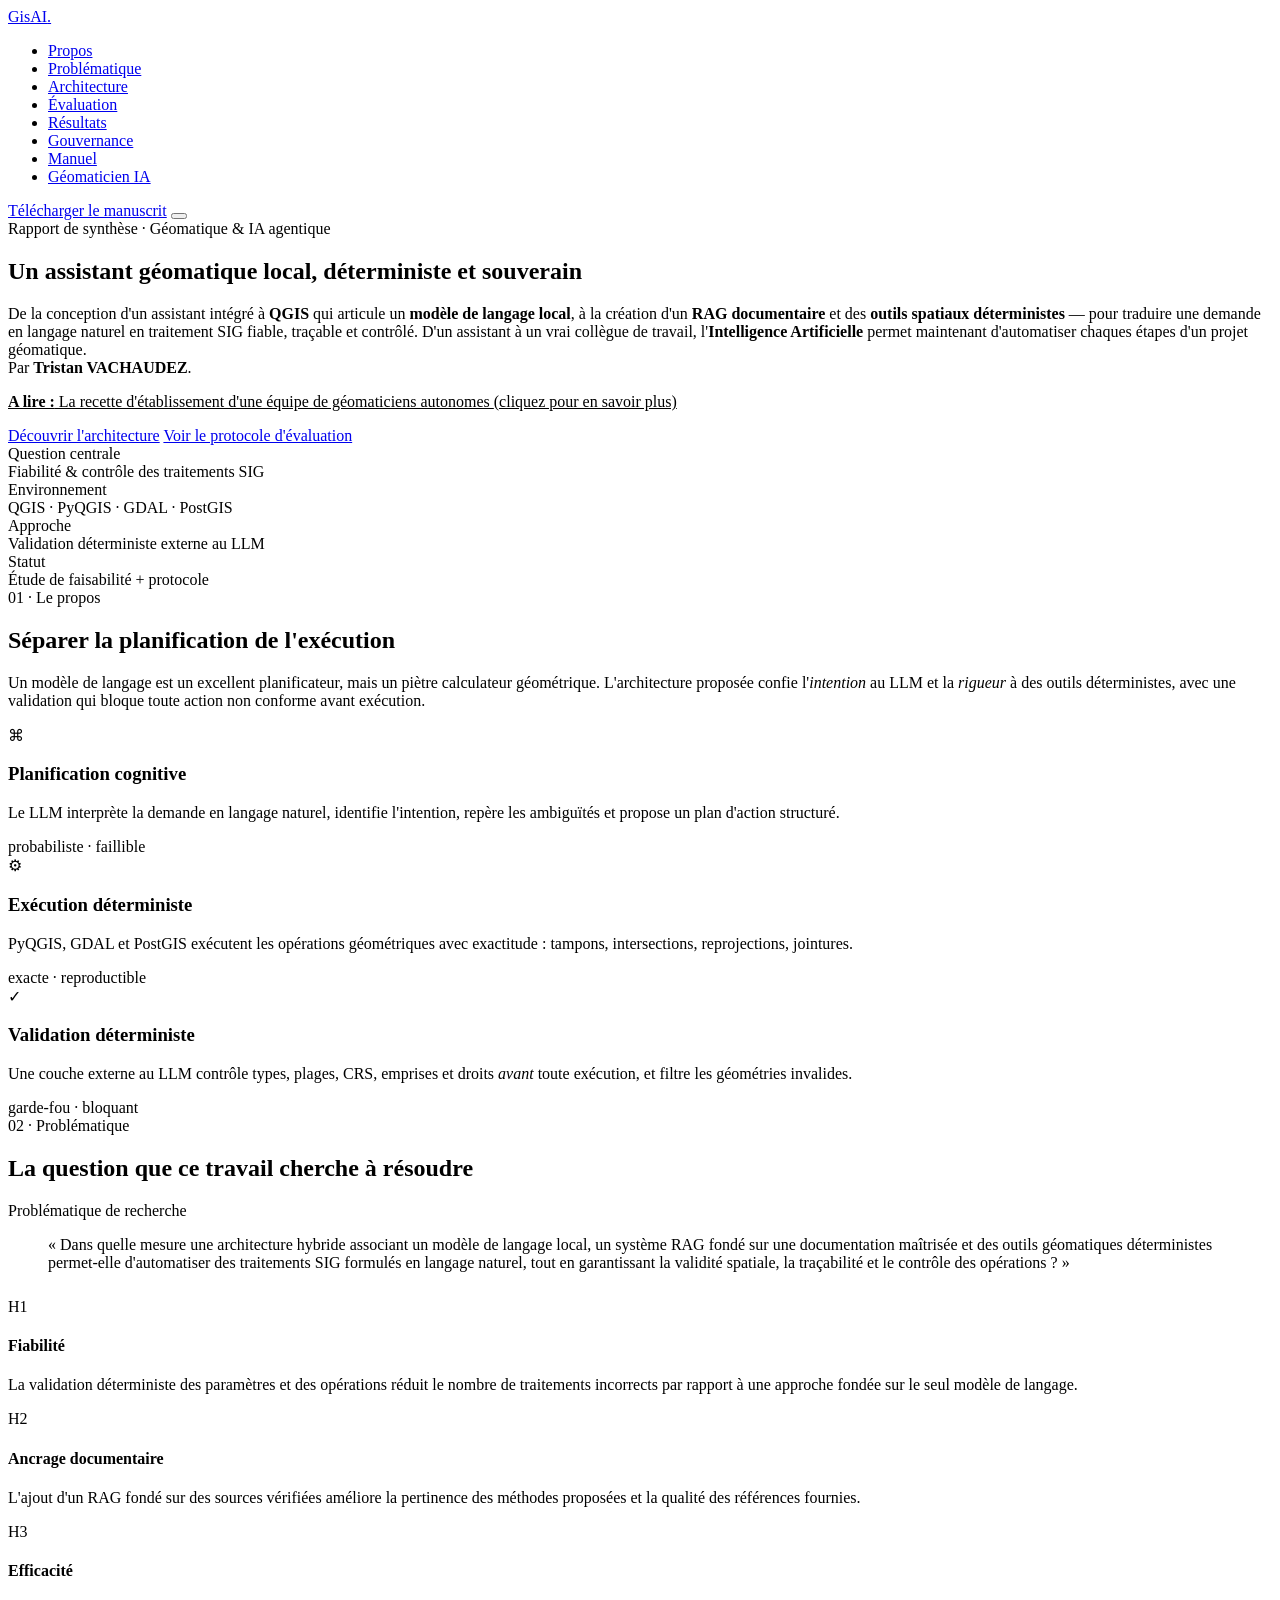
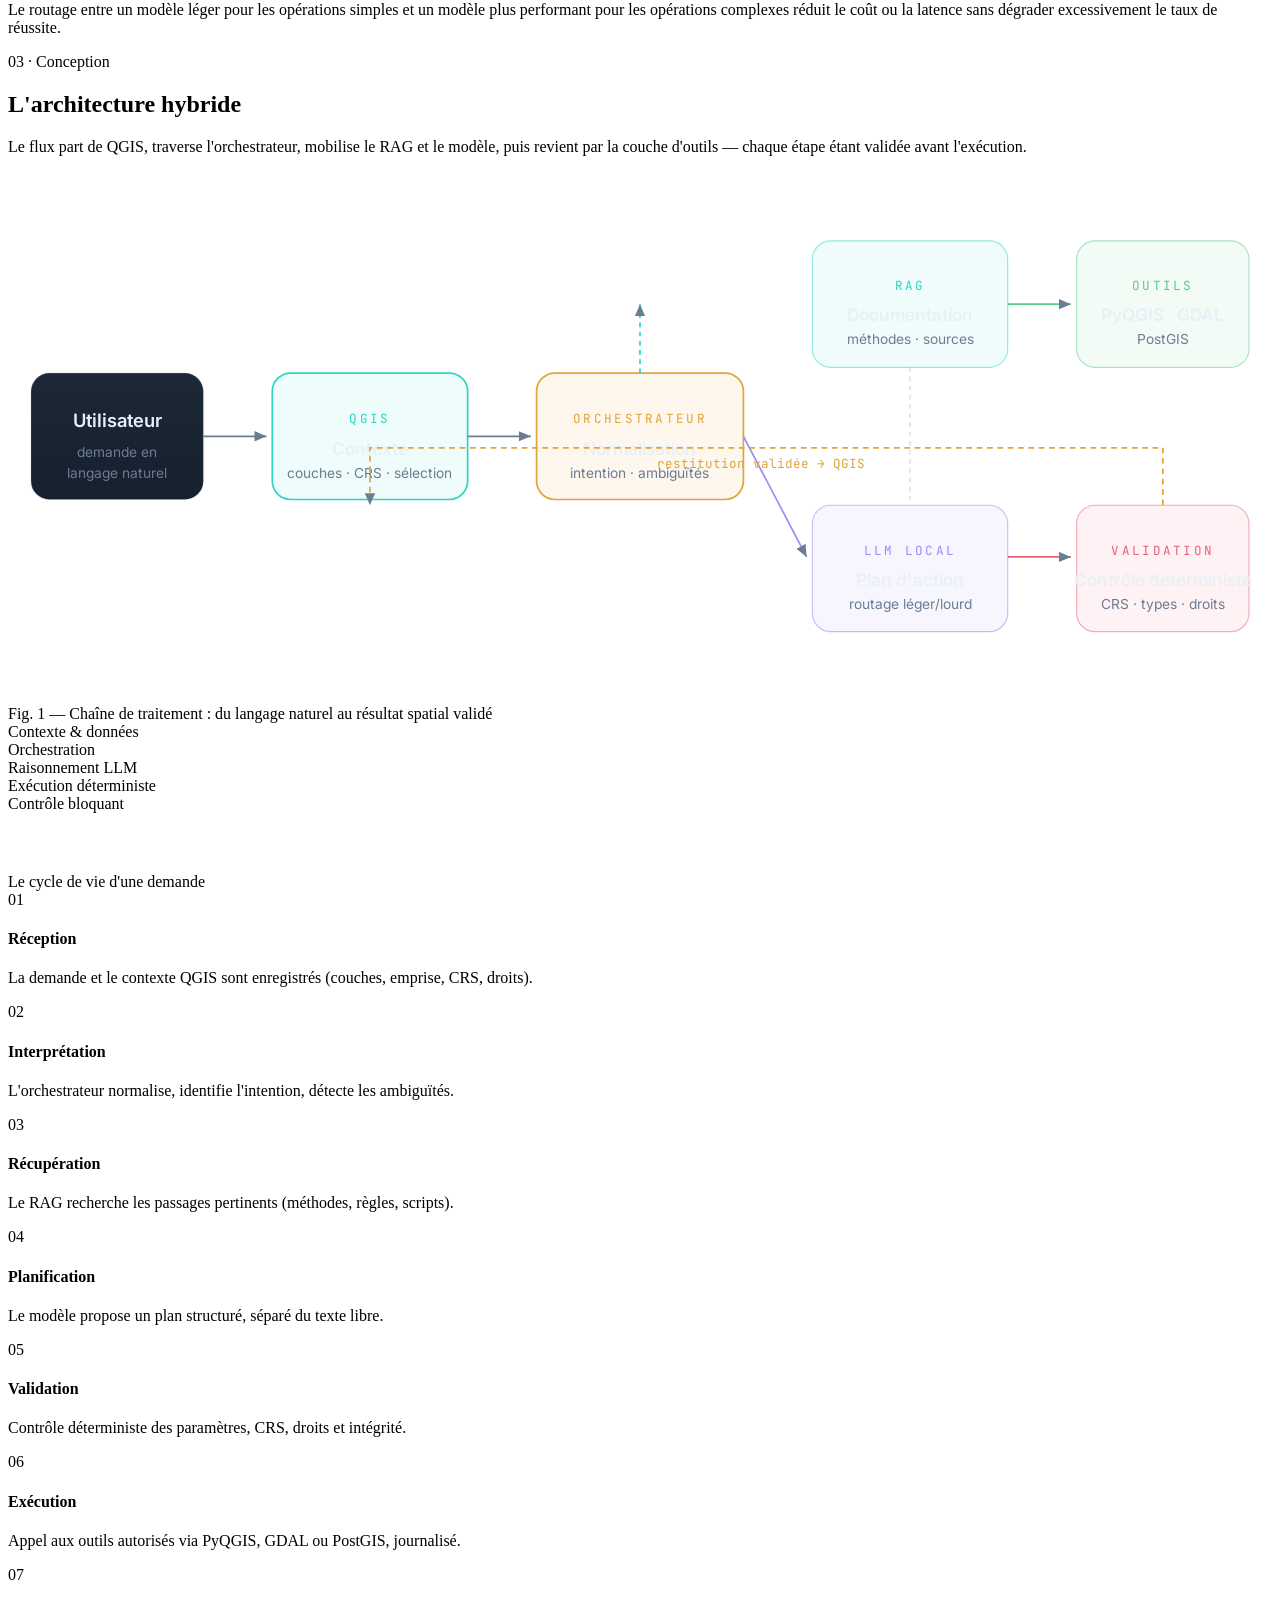
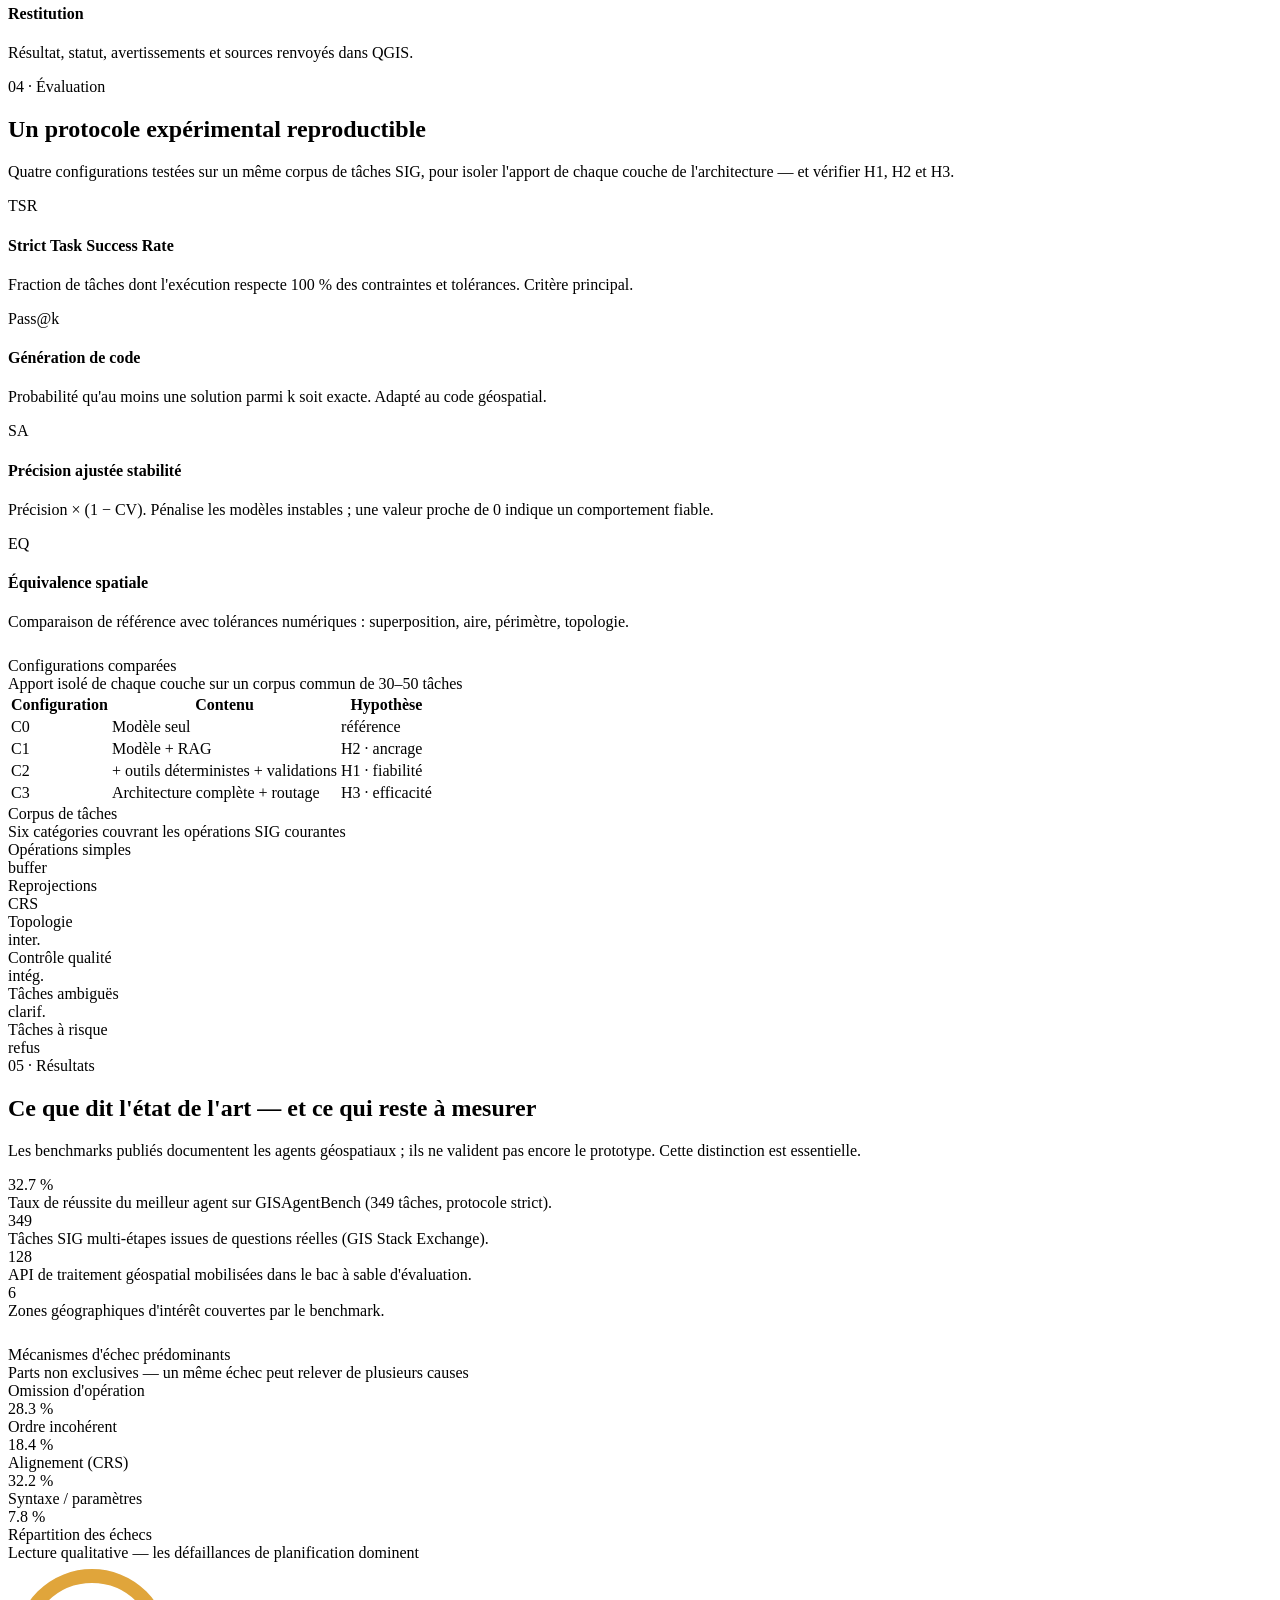
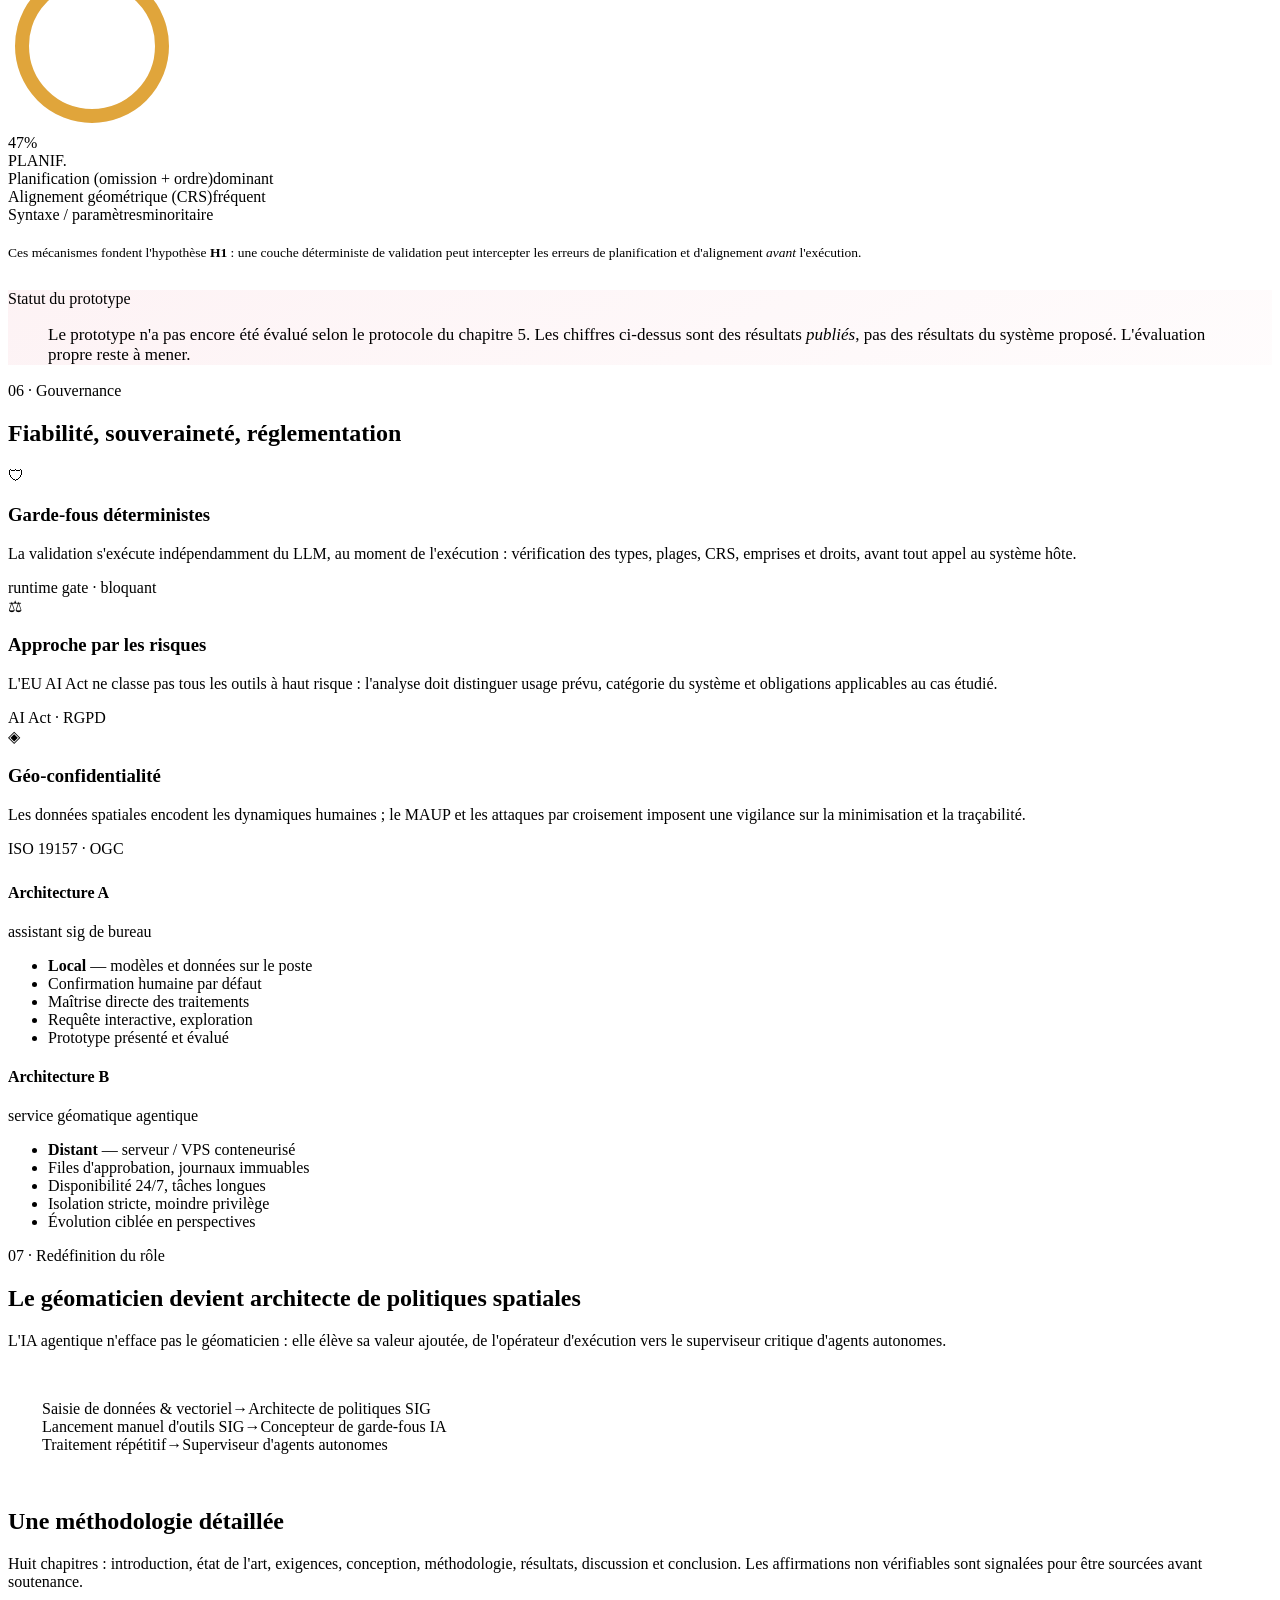
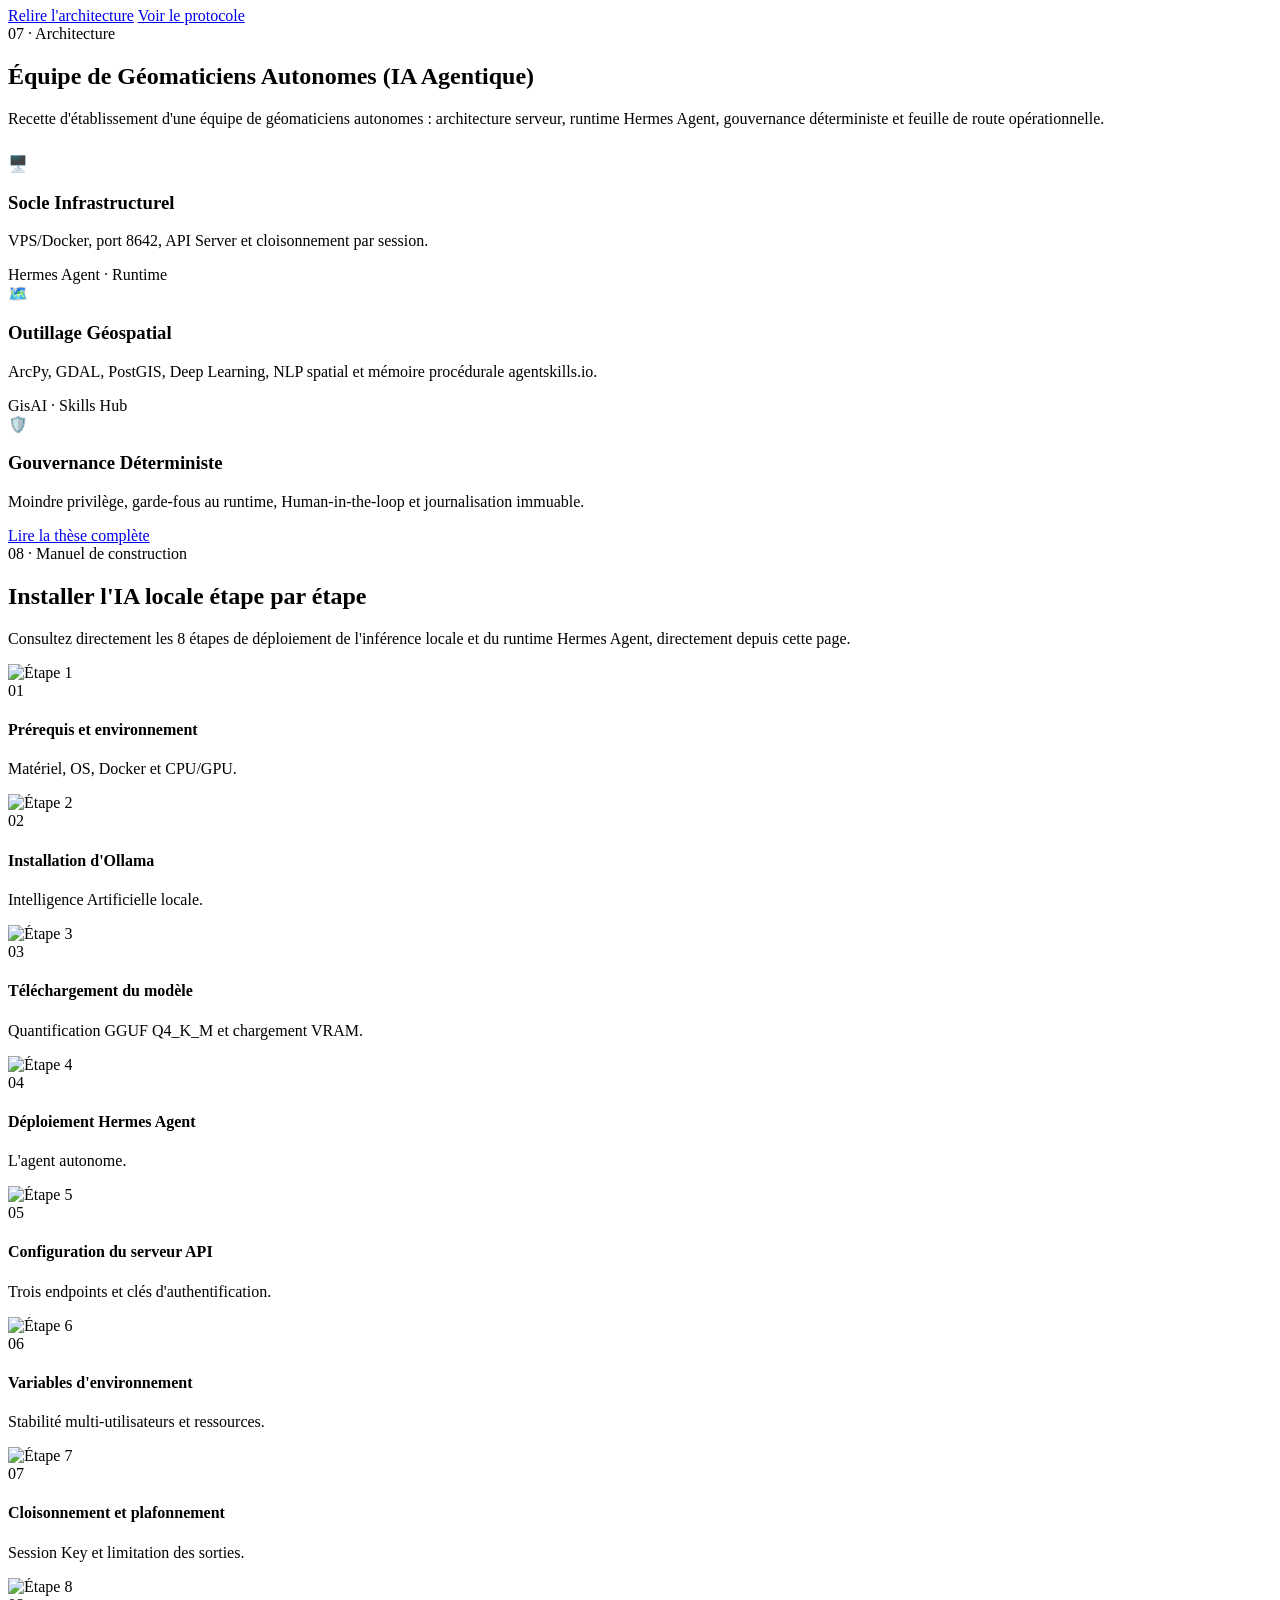
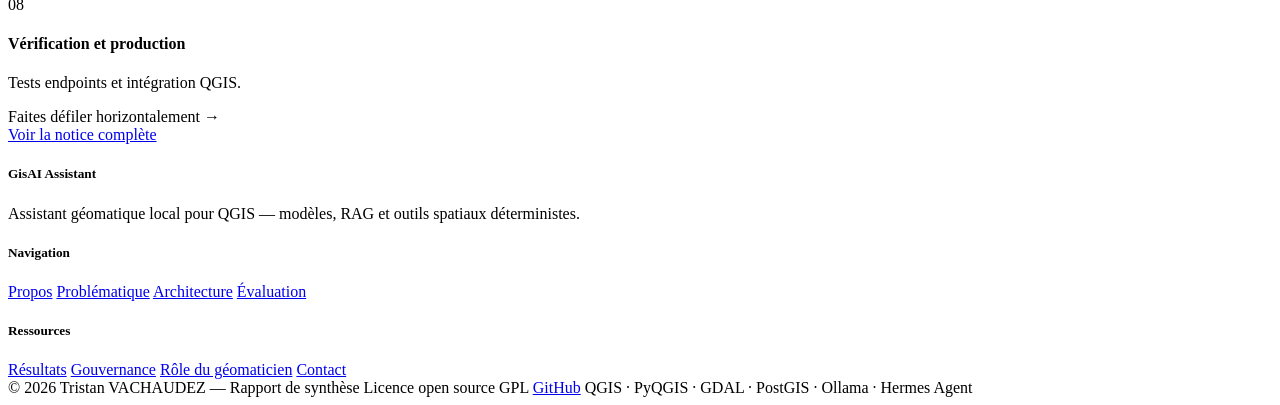
==== index.html @ 0b87e48f "Update index.html" ====
<!DOCTYPE html>
<html lang="fr">
<head>
  <meta charset="UTF-8" />
  <meta name="viewport" content="width=device-width, initial-scale=1.0" />
  <title>GisAI Assistant — Assistant géomatique local pour QGIS</title>
  <meta name="description" content="De la conception d'un assistant géomatique local pour QGIS : articulation d'un modèle de langage, d'un RAG documentaire et d'outils spatiaux déterministes. Étude de faisabilité et protocole d'évaluation." />
  <link rel="icon" href="data:image/svg+xml,<svg xmlns='http://www.w3.org/2000/svg' viewBox='0 0 100 100'><rect width='100' height='100' rx='22' fill='%23000000'/><text x='50' y='66' font-size='52' text-anchor='middle' font-family='monospace' font-weight='bold' fill='%23FFFFFF'>G</text></svg>" />
  <link rel="preconnect" href="https://fonts.googleapis.com">
  <link rel="preconnect" href="https://fonts.gstatic.com" crossorigin>
  <link href="https://fonts.googleapis.com/css2?family=Inter:wght@300;400;500;600;700&family=JetBrains+Mono:wght@400;500;700&display=swap" rel="stylesheet">
  <link rel="stylesheet" href="css/style.css" />
</head>
<body>

  <!-- ===================== NAV ===================== -->
  <header class="nav">
    <div class="wrap nav-in">
      <a href="#top" class="brand">
        <div>GisAI<span>.</span></div>
      </a>
      <ul class="nav-links">
        <li><a href="#propos">Propos</a></li>
        <li><a href="#problematique">Problématique</a></li>
        <li><a href="#architecture">Architecture</a></li>
        <li><a href="#evaluation">Évaluation</a></li>
        <li><a href="#resultats">Résultats</a></li>
        <li><a href="#gouvernance">Gouvernance</a></li>
        <li><a href="manuel.html">Manuel</a></li>
        <li><a href="agentic-team.html">Géomaticien IA</a></li>
      </ul>
      <div class="nav-right">
        <a href="https://raw.githubusercontent.com/Tristan14123/gisAI/main/rapport_geomatique_ia_v4.docx.pdf" download="rapport_geomatique_ia_v4.docx.pdf" target="_blank" rel="noopener noreferrer" class="btn btn-primary btn-sm">Télécharger le manuscrit</a>
        <button class="burger" aria-label="Menu"><span></span><span></span><span></span></button>
      </div>
    </div>
  </header>

  <!-- ===================== HERO ===================== -->
  <section class="hero" id="top">
    <div class="hero-grid-bg"></div>
    <div class="wrap hero-inner">
      <span class="eyebrow"><span class="dot"></span>Rapport de synthèse · Géomatique &amp; IA agentique</span>
      <h1>Un assistant géomatique <span class="a">local</span>, <span class="t">déterministe</span> et souverain</h1>
      <p class="lead">
        De la conception d'un assistant intégré à <strong>QGIS</strong> qui articule un
        <strong>modèle de langage local</strong>, à la création d'un <strong>RAG documentaire</strong> et des
        <strong>outils spatiaux déterministes</strong> — pour traduire une demande en langage
        naturel en traitement SIG fiable, traçable et contrôlé. D'un assistant à un vrai collègue de travail, l'<strong>Intelligence Artificielle</strong> permet maintenant d'automatiser chaques étapes d'un projet géomatique.<br>
        Par <strong>Tristan VACHAUDEZ</strong>.
        </p>
        <p style="margin-top: 1em; color: var(--text-4);">
          <a href="agentic-team.html" style="text-decoration: underline; color: var(--link);"><strong>A lire :</strong> La recette d'établissement d'une équipe de géomaticiens autonomes <span class="sr-only">(cliquez pour en savoir plus)</span></a>
        </p>
      
      <div class="hero-cta">
        <a href="#architecture" class="btn btn-primary">Découvrir l'architecture</a>
        <a href="#evaluation" class="btn btn-ghost">Voir le protocole d'évaluation</a>
      </div>
      <div class="hero-meta">
        <div class="m"><div class="k">Question centrale</div><div class="v">Fiabilité &amp; contrôle des traitements SIG</div></div>
        <div class="m"><div class="k">Environnement</div><div class="v">QGIS · PyQGIS · GDAL · PostGIS</div></div>
        <div class="m"><div class="k">Approche</div><div class="v">Validation déterministe externe au LLM</div></div>
        <div class="m"><div class="k">Statut</div><div class="v">Étude de faisabilité + protocole</div></div>
      </div>
    </div>
  </section>
 
  <!-- ===================== PROPOS ===================== -->
  <section class="section" id="propos">
    <div class="wrap">
      <div class="sec-head reveal">
        
        <div class="sec-label">01 · Le propos</div>
        <h2 class="sec-title">Séparer la planification de l'exécution</h2>
        <p class="sec-desc">
          Un modèle de langage est un excellent planificateur, mais un piètre calculateur
          géométrique. L'architecture proposée confie l'<em>intention</em> au LLM et la
          <em>rigueur</em> à des outils déterministes, avec une validation qui bloque toute
          action non conforme avant exécution.
        </p>
      </div>

      <div class="grid g3">
        <div class="card reveal">
          <div class="ico">⌘</div>
          <h3>Planification cognitive</h3>
          <p>Le LLM interprète la demande en langage naturel, identifie l'intention, repère les ambiguïtés et propose un plan d'action structuré.</p>
          <span class="tag">probabiliste · faillible</span>
        </div>
        <div class="card reveal">
          <div class="ico">⚙</div>
          <h3>Exécution déterministe</h3>
          <p>PyQGIS, GDAL et PostGIS exécutent les opérations géométriques avec exactitude : tampons, intersections, reprojections, jointures.</p>
          <span class="tag">exacte · reproductible</span>
        </div>
        <div class="card reveal">
          <div class="ico">✓</div>
          <h3>Validation déterministe</h3>
          <p>Une couche externe au LLM contrôle types, plages, CRS, emprises et droits <em>avant</em> toute exécution, et filtre les géométries invalides.</p>
          <span class="tag">garde-fou · bloquant</span>
        </div>
      </div>
    </div>
  </section>

  <!-- ===================== PROBLEMATIQUE ===================== -->
  <section class="section" id="problematique">
    <div class="wrap">
      <div class="sec-head reveal">
        <div class="sec-label">02 · Problématique</div>
        <h2 class="sec-title">La question que ce travail cherche à résoudre</h2>
      </div>

      <div class="problem reveal">
        <div class="plabel">Problématique de recherche</div>
        <blockquote>
          « Dans quelle mesure une architecture hybride associant un modèle de langage local,
          un système RAG fondé sur une documentation maîtrisée et des outils géomatiques
          déterministes permet-elle d'automatiser des traitements SIG formulés en langage
          naturel, tout en garantissant la <span style="color:var(--amber)">validité spatiale</span>,
          la <span style="color:var(--amber)">traçabilité</span> et le
          <span style="color:var(--amber)">contrôle</span> des opérations ? »
        </blockquote>
      </div>

      <div class="grid g3" style="margin-top:26px;">
        <div class="hypo h1 reveal">
          <span class="badge">H1</span>
          <div><h4>Fiabilité</h4><p>La validation déterministe des paramètres et des opérations réduit le nombre de traitements incorrects par rapport à une approche fondée sur le seul modèle de langage.</p></div>
        </div>
        <div class="hypo h2 reveal">
          <span class="badge">H2</span>
          <div><h4>Ancrage documentaire</h4><p>L'ajout d'un RAG fondé sur des sources vérifiées améliore la pertinence des méthodes proposées et la qualité des références fournies.</p></div>
        </div>
        <div class="hypo h3 reveal">
          <span class="badge">H3</span>
          <div><h4>Efficacité</h4><p>Le routage entre un modèle léger pour les opérations simples et un modèle plus performant pour les opérations complexes réduit le coût ou la latence sans dégrader excessivement le taux de réussite.</p></div>
        </div>
      </div>
    </div>
  </section>

  <!-- ===================== ARCHITECTURE ===================== -->
  <section class="section" id="architecture">
    <div class="wrap">
      <div class="sec-head reveal">
        <div class="sec-label">03 · Conception</div>
        <h2 class="sec-title">L'architecture hybride</h2>
        <p class="sec-desc">
          Le flux part de QGIS, traverse l'orchestrateur, mobilise le RAG et le modèle, puis
          revient par la couche d'outils — chaque étape étant validée avant l'exécution.
        </p>
      </div>

      <!-- Diagramme SVG -->
      <div class="arch reveal">
        <svg viewBox="0 0 1100 460" xmlns="http://www.w3.org/2000/svg" role="img" aria-label="Diagramme d'architecture du GisAI Assistant">
          <defs>
            <linearGradient id="gAmber" x1="0" y1="0" x2="1" y2="1">
              <stop offset="0%" stop-color="#F0BC5E"/><stop offset="100%" stop-color="#E0A53B"/>
            </linearGradient>
            <linearGradient id="gTeal" x1="0" y1="0" x2="1" y2="1">
              <stop offset="0%" stop-color="#2FD4C4"/><stop offset="100%" stop-color="#1FA89A"/>
            </linearGradient>
            <linearGradient id="gViolet" x1="0" y1="0" x2="1" y2="1">
              <stop offset="0%" stop-color="#9C8CF5"/><stop offset="100%" stop-color="#7B6BE0"/>
            </linearGradient>
            <linearGradient id="gPanel" x1="0" y1="0" x2="0" y2="1">
              <stop offset="0%" stop-color="#1C2837"/><stop offset="100%" stop-color="#16202E"/>
            </linearGradient>
            <marker id="arrow" markerWidth="10" markerHeight="10" refX="7" refY="3" orient="auto">
              <path d="M0,0 L7,3 L0,6 Z" fill="#6B7D92"/>
            </marker>
          </defs>

          <!-- boîtes -->
          <g class="flow-node" id="n-user">
            <rect x="20" y="175" width="150" height="110" rx="16" fill="url(#gPanel)" stroke="rgba(148,176,210,.22)"/>
            <text x="95" y="222" text-anchor="middle" fill="#E8EFF7" font-size="16" font-weight="600" font-family="Inter">Utilisateur</text>
            <text x="95" y="248" text-anchor="middle" fill="#6B7D92" font-size="12" font-family="Inter">demande en</text>
            <text x="95" y="266" text-anchor="middle" fill="#6B7D92" font-size="12" font-family="Inter">langage naturel</text>
          </g>

          <g class="flow-node" id="n-qgis">
            <rect x="230" y="175" width="170" height="110" rx="16" fill="rgba(47,212,196,.08)" stroke="#2FD4C4" stroke-width="1.5"/>
            <text x="315" y="218" text-anchor="middle" fill="#2FD4C4" font-size="11" font-family="JetBrains Mono" letter-spacing="2">QGIS</text>
            <text x="315" y="246" text-anchor="middle" fill="#E8EFF7" font-size="15" font-weight="600" font-family="Inter">Contexte</text>
            <text x="315" y="266" text-anchor="middle" fill="#6B7D92" font-size="12" font-family="Inter">couches · CRS · sélection</text>
          </g>

          <g class="flow-node" id="n-router">
            <rect x="460" y="175" width="180" height="110" rx="16" fill="rgba(224,165,59,.09)" stroke="#E0A53B" stroke-width="1.5"/>
            <text x="550" y="218" text-anchor="middle" fill="#E0A53B" font-size="11" font-family="JetBrains Mono" letter-spacing="2">ORCHESTRATEUR</text>
            <text x="550" y="246" text-anchor="middle" fill="#E8EFF7" font-size="15" font-weight="600" font-family="Inter">Normalisation</text>
            <text x="550" y="266" text-anchor="middle" fill="#6B7D92" font-size="12" font-family="Inter">intention · ambiguïtés</text>
          </g>

          <g class="flow-node" id="n-rag">
            <rect x="700" y="60" width="170" height="110" rx="16" fill="rgba(47,212,196,.07)" stroke="rgba(47,212,196,.5)"/>
            <text x="785" y="103" text-anchor="middle" fill="#2FD4C4" font-size="11" font-family="JetBrains Mono" letter-spacing="2">RAG</text>
            <text x="785" y="130" text-anchor="middle" fill="#E8EFF7" font-size="15" font-weight="600" font-family="Inter">Documentation</text>
            <text x="785" y="150" text-anchor="middle" fill="#6B7D92" font-size="12" font-family="Inter">méthodes · sources</text>
          </g>

          <g class="flow-node" id="n-model">
            <rect x="700" y="290" width="170" height="110" rx="16" fill="rgba(156,140,245,.08)" stroke="rgba(156,140,245,.55)"/>
            <text x="785" y="333" text-anchor="middle" fill="#9C8CF5" font-size="11" font-family="JetBrains Mono" letter-spacing="2">LLM LOCAL</text>
            <text x="785" y="360" text-anchor="middle" fill="#E8EFF7" font-size="15" font-weight="600" font-family="Inter">Plan d'action</text>
            <text x="785" y="380" text-anchor="middle" fill="#6B7D92" font-size="12" font-family="Inter">routage léger/lourd</text>
          </g>

          <g class="flow-node" id="n-tools">
            <rect x="930" y="60" width="150" height="110" rx="16" fill="rgba(88,201,138,.07)" stroke="rgba(88,201,138,.5)"/>
            <text x="1005" y="103" text-anchor="middle" fill="#58C98A" font-size="11" font-family="JetBrains Mono" letter-spacing="2">OUTILS</text>
            <text x="1005" y="130" text-anchor="middle" fill="#E8EFF7" font-size="15" font-weight="600" font-family="Inter">PyQGIS · GDAL</text>
            <text x="1005" y="150" text-anchor="middle" fill="#6B7D92" font-size="12" font-family="Inter">PostGIS</text>
          </g>

          <g class="flow-node" id="n-validate">
            <rect x="930" y="290" width="150" height="110" rx="16" fill="rgba(232,97,122,.08)" stroke="rgba(232,97,122,.5)"/>
            <text x="1005" y="333" text-anchor="middle" fill="#E8617A" font-size="11" font-family="JetBrains Mono" letter-spacing="2">VALIDATION</text>
            <text x="1005" y="360" text-anchor="middle" fill="#E8EFF7" font-size="15" font-weight="600" font-family="Inter">Contrôle déterministe</text>
            <text x="1005" y="380" text-anchor="middle" fill="#6B7D92" font-size="12" font-family="Inter">CRS · types · droits</text>
          </g>

          <!-- flèches -->
          <line x1="170" y1="230" x2="225" y2="230" stroke="#6B7D92" stroke-width="1.5" marker-end="url(#arrow)"/>
          <line x1="400" y1="230" x2="455" y2="230" stroke="#6B7D92" stroke-width="1.5" marker-end="url(#arrow)"/>
          <line x1="550" y1="175" x2="550" y2="115" stroke="#2FD4C4" stroke-width="1.5" stroke-dasharray="4 4" marker-end="url(#arrow)"/>
          <line x1="640" y1="230" x2="695" y2="335" stroke="#9C8CF5" stroke-width="1.5" marker-end="url(#arrow)"/>
          <line x1="785" y1="170" x2="785" y2="285" stroke="rgba(148,176,210,.35)" stroke-width="1.5" stroke-dasharray="4 4"/>
          <line x1="870" y1="115" x2="925" y2="115" stroke="#58C98A" stroke-width="1.5" marker-end="url(#arrow)"/>
          <line x1="870" y1="335" x2="925" y2="335" stroke="#E8617A" stroke-width="1.5" marker-end="url(#arrow)"/>
          <path d="M 1005 290 L 1005 240 L 315 240 L 315 290" fill="none" stroke="#E0A53B" stroke-width="1.5" stroke-dasharray="5 4" marker-end="url(#arrow)"/>
          <text x="655" y="258" text-anchor="middle" fill="#E0A53B" font-size="11" font-family="JetBrains Mono">restitution validée → QGIS</text>
        </svg>
        <div class="arch-cap">Fig. 1 — Chaîne de traitement : du langage naturel au résultat spatial validé</div>
      </div>

      <div class="legend reveal">
        <div class="li"><span class="sw" style="background:#2FD4C4"></span>Contexte &amp; données</div>
        <div class="li"><span class="sw" style="background:#E0A53B"></span>Orchestration</div>
        <div class="li"><span class="sw" style="background:#9C8CF5"></span>Raisonnement LLM</div>
        <div class="li"><span class="sw" style="background:#58C98A"></span>Exécution déterministe</div>
        <div class="li"><span class="sw" style="background:#E8617A"></span>Contrôle bloquant</div>
      </div>

      <!-- pipeline -->
      <div class="sec-head reveal" style="margin-top:60px;">
        <div class="sec-label">Le cycle de vie d'une demande</div>
      </div>
      <div class="pipe reveal">
        <div class="pipe-step"><div class="pn">01</div><h4>Réception</h4><p>La demande et le contexte QGIS sont enregistrés (couches, emprise, CRS, droits).</p></div>
        <div class="pipe-step"><div class="pn">02</div><h4>Interprétation</h4><p>L'orchestrateur normalise, identifie l'intention, détecte les ambiguïtés.</p></div>
        <div class="pipe-step"><div class="pn">03</div><h4>Récupération</h4><p>Le RAG recherche les passages pertinents (méthodes, règles, scripts).</p></div>
        <div class="pipe-step"><div class="pn">04</div><h4>Planification</h4><p>Le modèle propose un plan structuré, séparé du texte libre.</p></div>
        <div class="pipe-step"><div class="pn">05</div><h4>Validation</h4><p>Contrôle déterministe des paramètres, CRS, droits et intégrité.</p></div>
        <div class="pipe-step"><div class="pn">06</div><h4>Exécution</h4><p>Appel aux outils autorisés via PyQGIS, GDAL ou PostGIS, journalisé.</p></div>
        <div class="pipe-step"><div class="pn">07</div><h4>Restitution</h4><p>Résultat, statut, avertissements et sources renvoyés dans QGIS.</p></div>
      </div>
    </div>
  </section>

  <!-- ===================== EVALUATION ===================== -->
  <section class="section" id="evaluation">
    <div class="wrap">
      <div class="sec-head reveal">
        <div class="sec-label">04 · Évaluation</div>
        <h2 class="sec-title">Un protocole expérimental reproductible</h2>
        <p class="sec-desc">
          Quatre configurations testées sur un même corpus de tâches SIG, pour isoler
          l'apport de chaque couche de l'architecture — et vérifier H1, H2 et H3.
        </p>
      </div>

      <div class="grid g4">
        <div class="metric reveal">
          <div class="code">TSR</div>
          <h4>Strict Task Success Rate</h4>
          <p>Fraction de tâches dont l'exécution respecte 100 % des contraintes et tolérances. Critère principal.</p>
        </div>
        <div class="metric reveal">
          <div class="code">Pass@k</div>
          <h4>Génération de code</h4>
          <p>Probabilité qu'au moins une solution parmi k soit exacte. Adapté au code géospatial.</p>
        </div>
        <div class="metric reveal">
          <div class="code">SA</div>
          <h4>Précision ajustée stabilité</h4>
          <p>Précision × (1 − CV). Pénalise les modèles instables ; une valeur proche de 0 indique un comportement fiable.</p>
        </div>
        <div class="metric reveal">
          <div class="code">EQ</div>
          <h4>Équivalence spatiale</h4>
          <p>Comparaison de référence avec tolérances numériques : superposition, aire, périmètre, topologie.</p>
        </div>
      </div>

      <div class="grid g2" style="margin-top:26px;">
        <div class="chart-card reveal">
          <div class="chart-title">Configurations comparées</div>
          <div class="chart-sub">Apport isolé de chaque couche sur un corpus commun de 30–50 tâches</div>
          <div class="tbl-wrap">
            <table>
              <thead><tr><th>Configuration</th><th>Contenu</th><th>Hypothèse</th></tr></thead>
              <tbody>
                <tr><td>C0</td><td>Modèle seul</td><td><span class="pill">référence</span></td></tr>
                <tr><td>C1</td><td>Modèle + RAG</td><td><span class="pill teal">H2 · ancrage</span></td></tr>
                <tr><td>C2</td><td>+ outils déterministes + validations</td><td><span class="pill amber">H1 · fiabilité</span></td></tr>
                <tr><td>C3</td><td>Architecture complète + routage</td><td><span class="pill violet">H3 · efficacité</span></td></tr>
              </tbody>
            </table>
          </div>
        </div>

        <div class="chart-card reveal">
          <div class="chart-title">Corpus de tâches</div>
          <div class="chart-sub">Six catégories couvrant les opérations SIG courantes</div>
          <div class="bars">
            <div class="bar-row"><span class="bl">Opérations simples</span><div class="bar-track"><div class="bar-fill" data-val="95" style="background:linear-gradient(90deg,#2FD4C4,#1FA89A)"></div></div><span class="bv">buffer</span></div>
            <div class="bar-row"><span class="bl">Reprojections</span><div class="bar-track"><div class="bar-fill" data-val="80" style="background:linear-gradient(90deg,#2FD4C4,#1FA89A)"></div></div><span class="bv">CRS</span></div>
            <div class="bar-row"><span class="bl">Topologie</span><div class="bar-track"><div class="bar-fill" data-val="70" style="background:linear-gradient(90deg,#E0A53B,#b97f22)"></div></div><span class="bv">inter.</span></div>
            <div class="bar-row"><span class="bl">Contrôle qualité</span><div class="bar-track"><div class="bar-fill" data-val="60" style="background:linear-gradient(90deg,#E8617A,#c2445c)"></div></div><span class="bv">intég.</span></div>
            <div class="bar-row"><span class="bl">Tâches ambiguës</span><div class="bar-track"><div class="bar-fill" data-val="50" style="background:linear-gradient(90deg,#9C8CF5,#7B6BE0)"></div></div><span class="bv">clarif.</span></div>
            <div class="bar-row"><span class="bl">Tâches à risque</span><div class="bar-track"><div class="bar-fill" data-val="40" style="background:linear-gradient(90deg,#E8617A,#c2445c)"></div></div><span class="bv">refus</span></div>
          </div>
        </div>
      </div>
    </div>
  </section>

  <!-- ===================== RESULTATS ===================== -->
  <section class="section" id="resultats">
    <div class="wrap">
      <div class="sec-head reveal">
        <div class="sec-label">05 · Résultats</div>
        <h2 class="sec-title">Ce que dit l'état de l'art — et ce qui reste à mesurer</h2>
        <p class="sec-desc">
          Les benchmarks publiés documentent les agents géospatiaux ; ils ne valident pas encore
          le prototype. Cette distinction est essentielle.
        </p>
      </div>

      <div class="grid g3">
        <div class="stat reveal">
          <div class="n"><span data-count="32.7" data-suffix=" %" style="color:var(--amber)">32.7 %</span></div>
          <div class="l">Taux de réussite du meilleur agent sur GISAgentBench (349 tâches, protocole strict).</div>
        </div>
        <div class="stat reveal">
          <div class="n"><span data-count="349">349</span></div>
          <div class="l">Tâches SIG multi-étapes issues de questions réelles (GIS Stack Exchange).</div>
        </div>
        <div class="stat reveal">
          <div class="n"><span data-count="128">128</span></div>
          <div class="l">API de traitement géospatial mobilisées dans le bac à sable d'évaluation.</div>
        </div>
        <div class="stat reveal">
          <div class="n"><span data-count="6">6</span></div>
          <div class="l">Zones géographiques d'intérêt couvertes par le benchmark.</div>
        </div>
      </div>

      <div class="grid g2" style="margin-top:26px;">
        <div class="chart-card reveal">
          <div class="chart-title">Mécanismes d'échec prédominants</div>
          <div class="chart-sub">Parts non exclusives — un même échec peut relever de plusieurs causes</div>
          <div class="bars">
            <div class="bar-row"><span class="bl">Omission d'opération</span><div class="bar-track"><div class="bar-fill" data-val="28.3" style="background:linear-gradient(90deg,#E0A53B,#b97f22)"></div></div><span class="bv">28.3 %</span></div>
            <div class="bar-row"><span class="bl">Ordre incohérent</span><div class="bar-track"><div class="bar-fill" data-val="18.4" style="background:linear-gradient(90deg,#E0A53B,#b97f22)"></div></div><span class="bv">18.4 %</span></div>
            <div class="bar-row"><span class="bl">Alignement (CRS)</span><div class="bar-track"><div class="bar-fill" data-val="32.2" style="background:linear-gradient(90deg,#E8617A,#c2445c)"></div></div><span class="bv">32.2 %</span></div>
            <div class="bar-row"><span class="bl">Syntaxe / paramètres</span><div class="bar-track"><div class="bar-fill" data-val="7.8" style="background:linear-gradient(90deg,#9C8CF5,#7B6BE0)"></div></div><span class="bv">7.8 %</span></div>
          </div>
        </div>

        <div class="chart-card reveal">
          <div class="chart-title">Répartition des échecs</div>
          <div class="chart-sub">Lecture qualitative — les défaillances de planification dominent</div>
          <div class="donut-wrap">
            <div class="donut">
              <svg width="168" height="168" viewBox="0 0 168 168">
                <circle cx="84" cy="84" r="70" fill="none" stroke="rgba(148,176,210,.1)" stroke-width="14"/>
                <circle class="donut-ring" data-pct="47" cx="84" cy="84" r="70" fill="none" stroke="#E0A53B" stroke-width="14" stroke-linecap="round"/>
              </svg>
              <div class="center"><div><div class="cv" style="color:var(--amber)">47%</div><div class="cl">PLANIF.</div></div></div>
            </div>
            <div style="flex:1;min-width:180px;">
              <div class="bars" style="gap:12px;">
                <div class="bar-row" style="grid-template-columns:1fr auto;gap:10px;"><span class="bl" style="color:var(--amber-2)">Planification (omission + ordre)</span><span class="bv">dominant</span></div>
                <div class="bar-row" style="grid-template-columns:1fr auto;gap:10px;"><span class="bl">Alignement géométrique (CRS)</span><span class="bv">fréquent</span></div>
                <div class="bar-row" style="grid-template-columns:1fr auto;gap:10px;"><span class="bl">Syntaxe / paramètres</span><span class="bv">minoritaire</span></div>
              </div>
              <p style="margin-top:18px;font-size:13.5px;color:var(--text-2);line-height:1.65;">
                Ces mécanismes fondent l'hypothèse <strong style="color:var(--text)">H1</strong> :
                une couche déterministe de validation peut intercepter les erreurs de
                planification et d'alignement <em>avant</em> l'exécution.
              </p>
            </div>
          </div>
        </div>
      </div>

      <div class="problem reveal" style="margin-top:26px;border-color:rgba(232,97,122,.3);background:linear-gradient(150deg,rgba(232,97,122,.08),rgba(232,97,122,.02));">
        <div class="plabel" style="color:var(--rose)">Statut du prototype</div>
        <blockquote style="font-size:17px;">
          Le prototype n'a pas encore été évalué selon le protocole du chapitre 5. Les chiffres
          ci-dessus sont des résultats <em>publiés</em>, pas des résultats du système proposé.
          L'évaluation propre reste à mener.
        </blockquote>
      </div>
    </div>
  </section>

  <!-- ===================== GOUVERNANCE ===================== -->
  <section class="section" id="gouvernance">
    <div class="wrap">
      <div class="sec-head reveal">
        <div class="sec-label">06 · Gouvernance</div>
        <h2 class="sec-title">Fiabilité, souveraineté, réglementation</h2>
      </div>

      <div class="grid g3">
        <div class="card reveal">
          <div class="ico">🛡</div>
          <h3>Garde-fous déterministes</h3>
          <p>La validation s'exécute indépendamment du LLM, au moment de l'exécution : vérification des types, plages, CRS, emprises et droits, avant tout appel au système hôte.</p>
          <span class="tag">runtime gate · bloquant</span>
        </div>
        <div class="card reveal">
          <div class="ico">⚖</div>
          <h3>Approche par les risques</h3>
          <p>L'EU AI Act ne classe pas tous les outils à haut risque : l'analyse doit distinguer usage prévu, catégorie du système et obligations applicables au cas étudié.</p>
          <span class="tag">AI Act · RGPD</span>
        </div>
        <div class="card reveal">
          <div class="ico">◈</div>
          <h3>Géo-confidentialité</h3>
          <p>Les données spatiales encodent les dynamiques humaines ; le MAUP et les attaques par croisement imposent une vigilance sur la minimisation et la traçabilité.</p>
          <span class="tag">ISO 19157 · OGC</span>
        </div>
      </div>

      <div class="vs" style="margin-top:26px;">
        <div class="vs-col a reveal">
          <h4>Architecture A</h4>
          <div class="sub">assistant sig de bureau</div>
          <ul>
            <li><strong>Local</strong> — modèles et données sur le poste</li>
            <li>Confirmation humaine par défaut</li>
            <li>Maîtrise directe des traitements</li>
            <li>Requête interactive, exploration</li>
            <li>Prototype présenté et évalué</li>
          </ul>
        </div>
        <div class="vs-col b reveal">
          <h4>Architecture B</h4>
          <div class="sub">service géomatique agentique</div>
          <ul>
            <li><strong>Distant</strong> — serveur / VPS conteneurisé</li>
            <li>Files d'approbation, journaux immuables</li>
            <li>Disponibilité 24/7, tâches longues</li>
            <li>Isolation stricte, moindre privilège</li>
            <li>Évolution ciblée en perspectives</li>
          </ul>
        </div>
      </div>
    </div>
  </section>

  <!-- ===================== ROLE ===================== -->
  <section class="section" id="role">
    <div class="wrap">
      <div class="sec-head reveal">
        <div class="sec-label">07 · Redéfinition du rôle</div>
        <h2 class="sec-title">Le géomaticien devient architecte de politiques spatiales</h2>
        <p class="sec-desc">
          L'IA agentique n'efface pas le géomaticien : elle élève sa valeur ajoutée, de
          l'opérateur d'exécution vers le superviseur critique d'agents autonomes.
        </p>
      </div>

      <div class="card reveal" style="padding:34px;">
        <div class="role-row"><span class="old">Saisie de données &amp; vectoriel</span><span class="arrow">→</span><span class="new">Architecte de politiques SIG</span></div>
        <div class="role-row"><span class="old">Lancement manuel d'outils SIG</span><span class="arrow">→</span><span class="new">Concepteur de garde-fous IA</span></div>
        <div class="role-row"><span class="old">Traitement répétitif</span><span class="arrow">→</span><span class="new">Superviseur d'agents autonomes</span></div>
      </div>
    </div>
  </section>

  <!-- ===================== CTA ===================== -->
  <section class="section" id="contact">
    <div class="wrap">
      <div class="cta reveal">
        <h1>Une méthodologie détaillée</h1>
        <p>
          Huit chapitres : introduction, état de l'art, exigences, conception, méthodologie,
          résultats, discussion et conclusion. Les affirmations non vérifiables sont signalées
          pour être sourcées avant soutenance.
        </p>
        <div class="btns">
          <a href="#top" class="btn btn-primary">Relire l'architecture</a>
          <a href="#evaluation" class="btn btn-ghost">Voir le protocole</a>
        </div>
      </div>
    </div>
  </section>

  <!-- ===================== THÈSE AGENTIQUE ===================== -->
  <section class="section" id="agentic">
    <div class="wrap">
      <div class="sec-head reveal">
        <div class="sec-label">07 · Architecture</div>
        <h2 class="sec-title">Équipe de Géomaticiens Autonomes (IA Agentique)</h2>
        <p class="sec-desc">
          Recette d'établissement d'une équipe de géomaticiens autonomes : architecture serveur, runtime Hermes Agent, gouvernance déterministe et feuille de route opérationnelle.
        </p>
      </div>
      <div class="grid g3 reveal" style="margin-top:26px;">
        <div class="card">
          <div class="ico">🖥️</div>
          <h3>Socle Infrastructurel</h3>
          <p>VPS/Docker, port 8642, API Server et cloisonnement par session.</p>
          <span class="tag">Hermes Agent · Runtime</span>
        </div>
        <div class="card">
          <div class="ico">🗺️</div>
          <h3>Outillage Géospatial</h3>
          <p>ArcPy, GDAL, PostGIS, Deep Learning, NLP spatial et mémoire procédurale agentskills.io.</p>
          <span class="tag">GisAI · Skills Hub</span>
        </div>
        <div class="card">
          <div class="ico">🛡️</div>
          <h3>Gouvernance Déterministe</h3>
          <p>Moindre privilège, garde-fous au runtime, Human-in-the-loop et journalisation immuable.</span>
        </div>
      </div>
      <a href="agentic-team.html" class="btn btn-primary" style="margin-top:26px;">Lire la thèse complète</a>
    </div>
  </section>

  <!-- ===================== CATALOGUE MANUEL ===================== -->
  <section class="section section-bg" id="manuel">
    <div class="wrap">
      <div class="sec-head reveal">
        <div class="sec-label">08 · Manuel de construction</div>
        <h2 class="sec-title">Installer l'IA locale étape par étape</h2>
        <p class="sec-desc">
          Consultez directement les 8 étapes de déploiement de l'inférence locale et du runtime Hermes Agent, directement depuis cette page.
        </p>
      </div>

      <div class="catalogue reveal">
        <div class="catalogue-track">
          <!-- Étape 1 -->
          <div class="catalogue-card">
            <img src="images/1.jpg" alt="Étape 1" class="catalogue-img">
            <div class="catalogue-info">
              <span class="catalogue-num">01</span>
              <h4>Prérequis et environnement</h4>
              <p>Matériel, OS, Docker et CPU/GPU.</p>
            </div>
          </div>
          <!-- Étape 2 -->
          <div class="catalogue-card">
            <img src="images/2.jpg" alt="Étape 2" class="catalogue-img">
            <div class="catalogue-info">
              <span class="catalogue-num">02</span>
              <h4>Installation d'Ollama</h4>
              <p>Intelligence Artificielle locale.</p>
            </div>
          </div>
          <!-- Étape 3 -->
          <div class="catalogue-card">
            <img src="images/3.jpg" alt="Étape 3" class="catalogue-img">
            <div class="catalogue-info">
              <span class="catalogue-num">03</span>
              <h4>Téléchargement du modèle</h4>
              <p>Quantification GGUF Q4_K_M et chargement VRAM.</p>
            </div>
          </div>
          <!-- Étape 4 -->
          <div class="catalogue-card">
            <img src="images/4.jpg" alt="Étape 4" class="catalogue-img">
            <div class="catalogue-info">
              <span class="catalogue-num">04</span>
              <h4>Déploiement Hermes Agent</h4>
              <p>L'agent autonome.</p>
            </div>
          </div>
          <!-- Étape 5 -->
          <div class="catalogue-card">
            <img src="images/5.jpg" alt="Étape 5" class="catalogue-img">
            <div class="catalogue-info">
              <span class="catalogue-num">05</span>
              <h4>Configuration du serveur API</h4>
              <p>Trois endpoints et clés d'authentification.</p>
            </div>
          </div>
          <!-- Étape 6 -->
          <div class="catalogue-card">
            <img src="images/6.jpg" alt="Étape 6" class="catalogue-img">
            <div class="catalogue-info">
              <span class="catalogue-num">06</span>
              <h4>Variables d'environnement</h4>
              <p>Stabilité multi-utilisateurs et ressources.</p>
            </div>
          </div>
          <!-- Étape 7 -->
          <div class="catalogue-card">
            <img src="images/7.jpg" alt="Étape 7" class="catalogue-img">
            <div class="catalogue-info">
              <span class="catalogue-num">07</span>
              <h4>Cloisonnement et plafonnement</h4>
              <p>Session Key et limitation des sorties.</p>
            </div>
          </div>
          <!-- Étape 8 -->
          <div class="catalogue-card">
            <img src="images/8.jpg" alt="Étape 8" class="catalogue-img">
            <div class="catalogue-info">
              <span class="catalogue-num">08</span>
              <h4>Vérification et production</h4>
              <p>Tests endpoints et intégration QGIS.</p>
            </div>
          </div>
        </div>
        <div class="catalogue-hint">Faites défiler horizontalement &rarr;</div>
        <a href="manuel.html" class="btn btn-primary btn-sm" style="margin-top:16px;">Voir la notice complète</a>
      </div>
    </div>
  </section>

  <!-- ===================== FOOTER ===================== -->
  <footer>
    <div class="wrap">
      <div class="foot-grid">
        <div>
          <h5>GisAI Assistant</h5>
          <span>Assistant géomatique local pour QGIS — modèles, RAG et outils spatiaux déterministes.</span>
        </div>
        <div>
          <h5>Navigation</h5>
          <a href="#propos">Propos</a>
          <a href="#problematique">Problématique</a>
          <a href="#architecture">Architecture</a>
          <a href="#evaluation">Évaluation</a>
        </div>
        <div>
          <h5>Ressources</h5>
          <a href="#resultats">Résultats</a>
          <a href="#gouvernance">Gouvernance</a>
          <a href="#role">Rôle du géomaticien</a>
          <a href="#contact">Contact</a>
        </div>
      </div>
      <div class="foot-bottom">
        <span>© 2026 Tristan VACHAUDEZ — Rapport de synthèse</span>
        <span class="mono">Licence open source GPL</span>
        <a href="https://github.com/Tristan14123" target="_blank" rel="noopener noreferrer" class="btn btn-sm btn-ghost">GitHub</a>
        <span class="mono">QGIS · PyQGIS · GDAL · PostGIS · Ollama · Hermes Agent</span>
      </div>
    </div>
  </footer>

  <script src="js/main.js"></script>
</body>
</html>
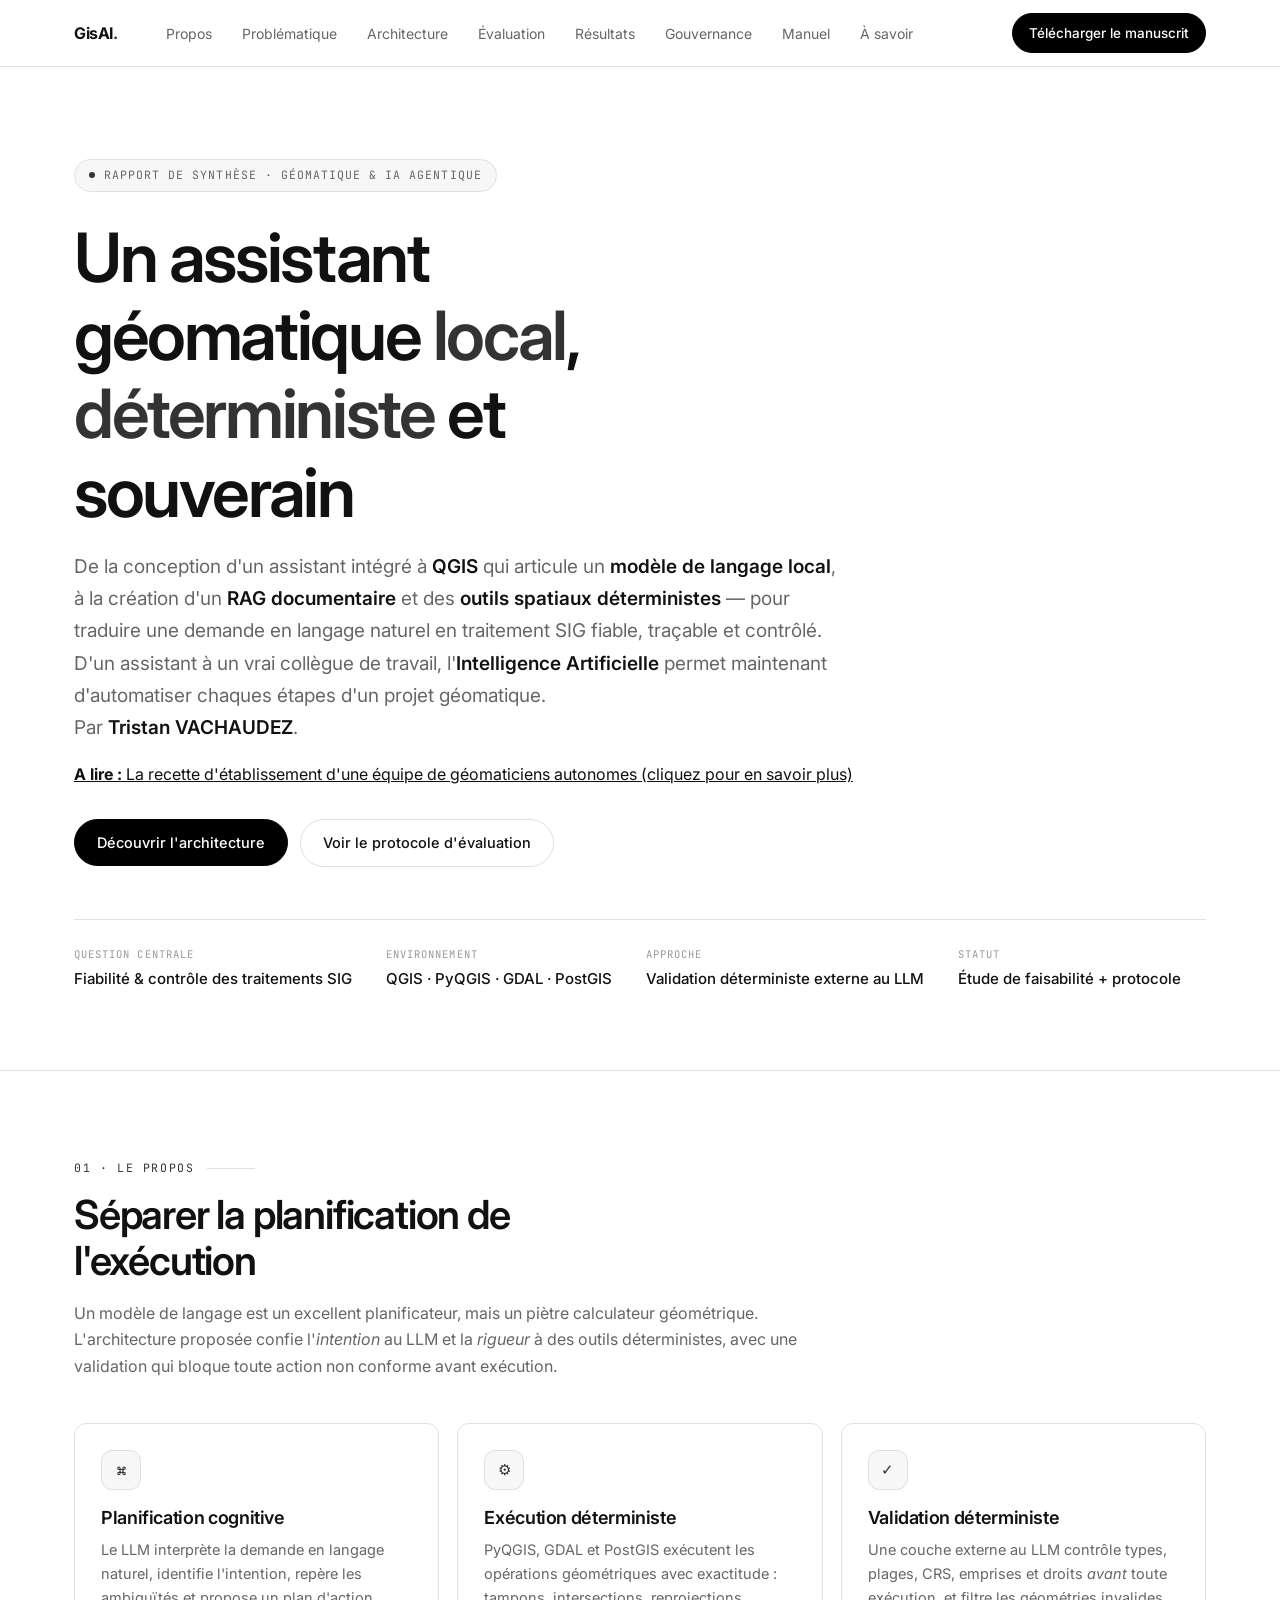
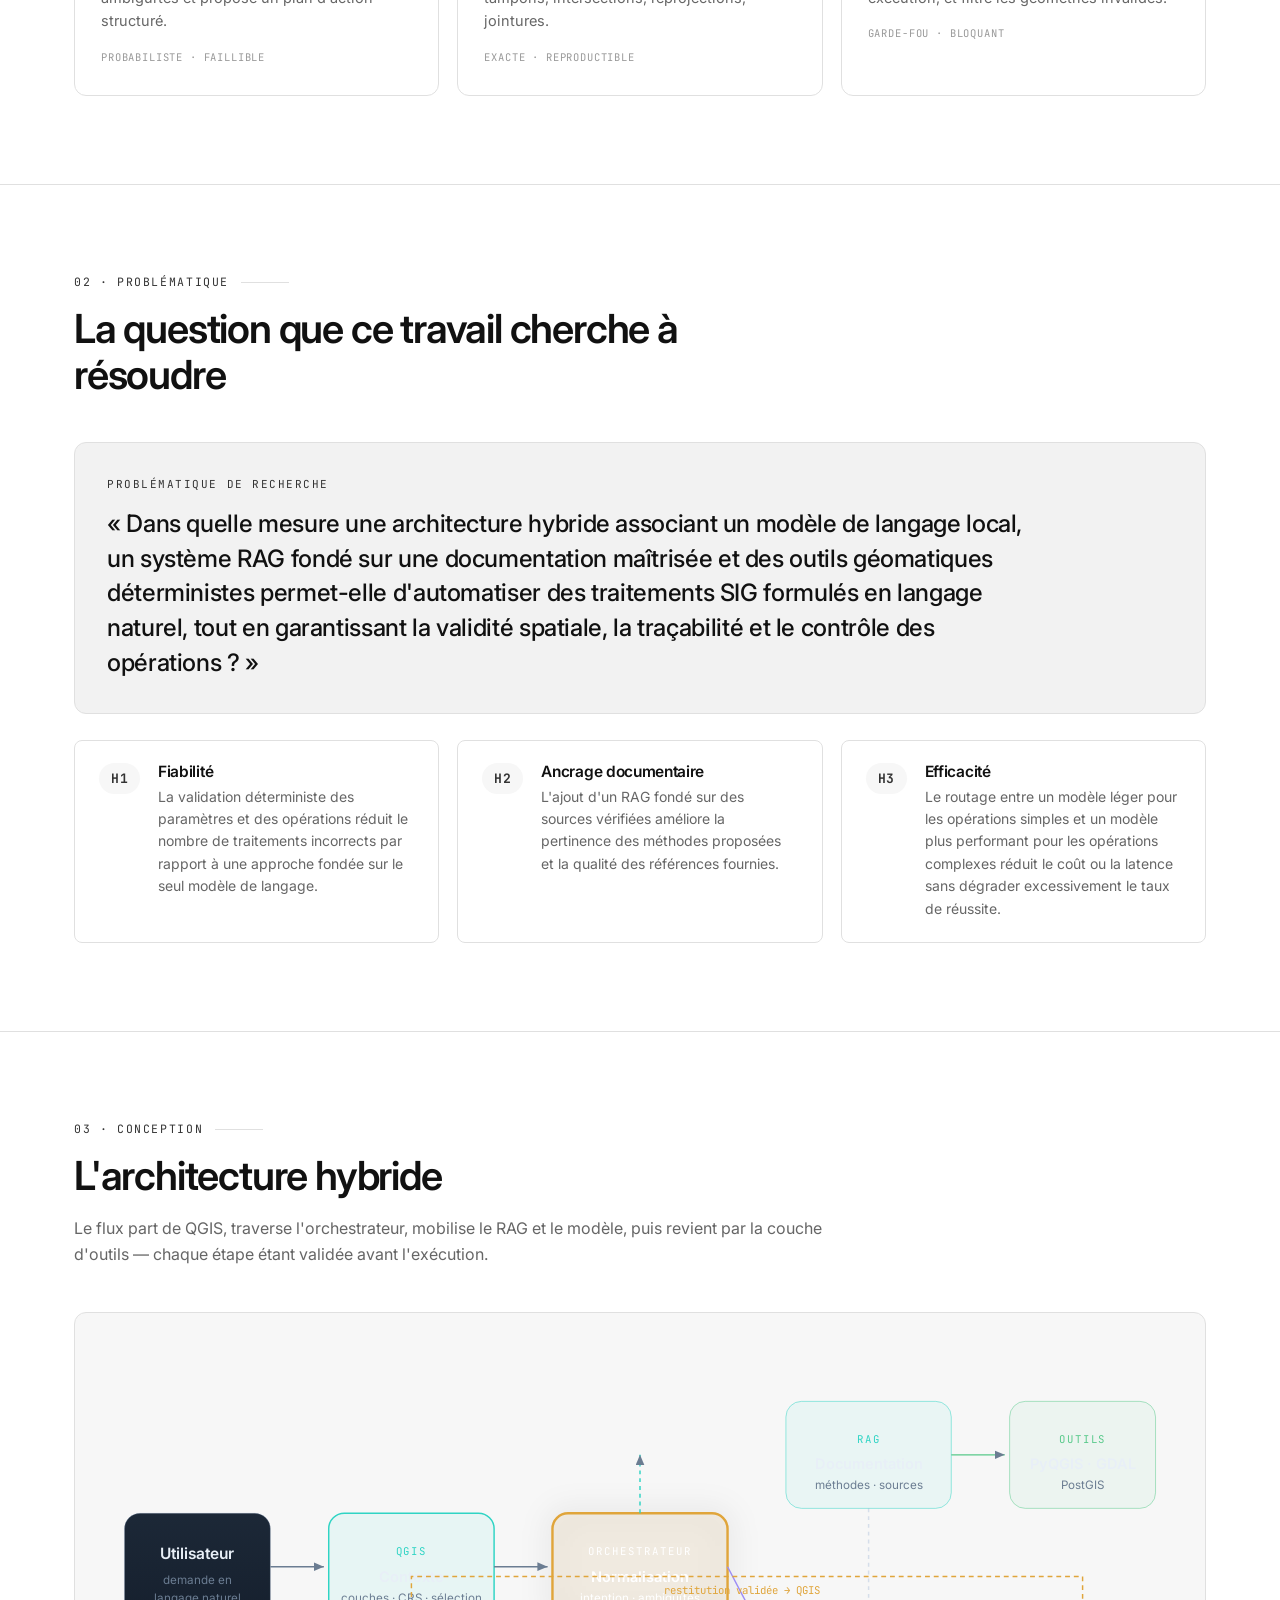
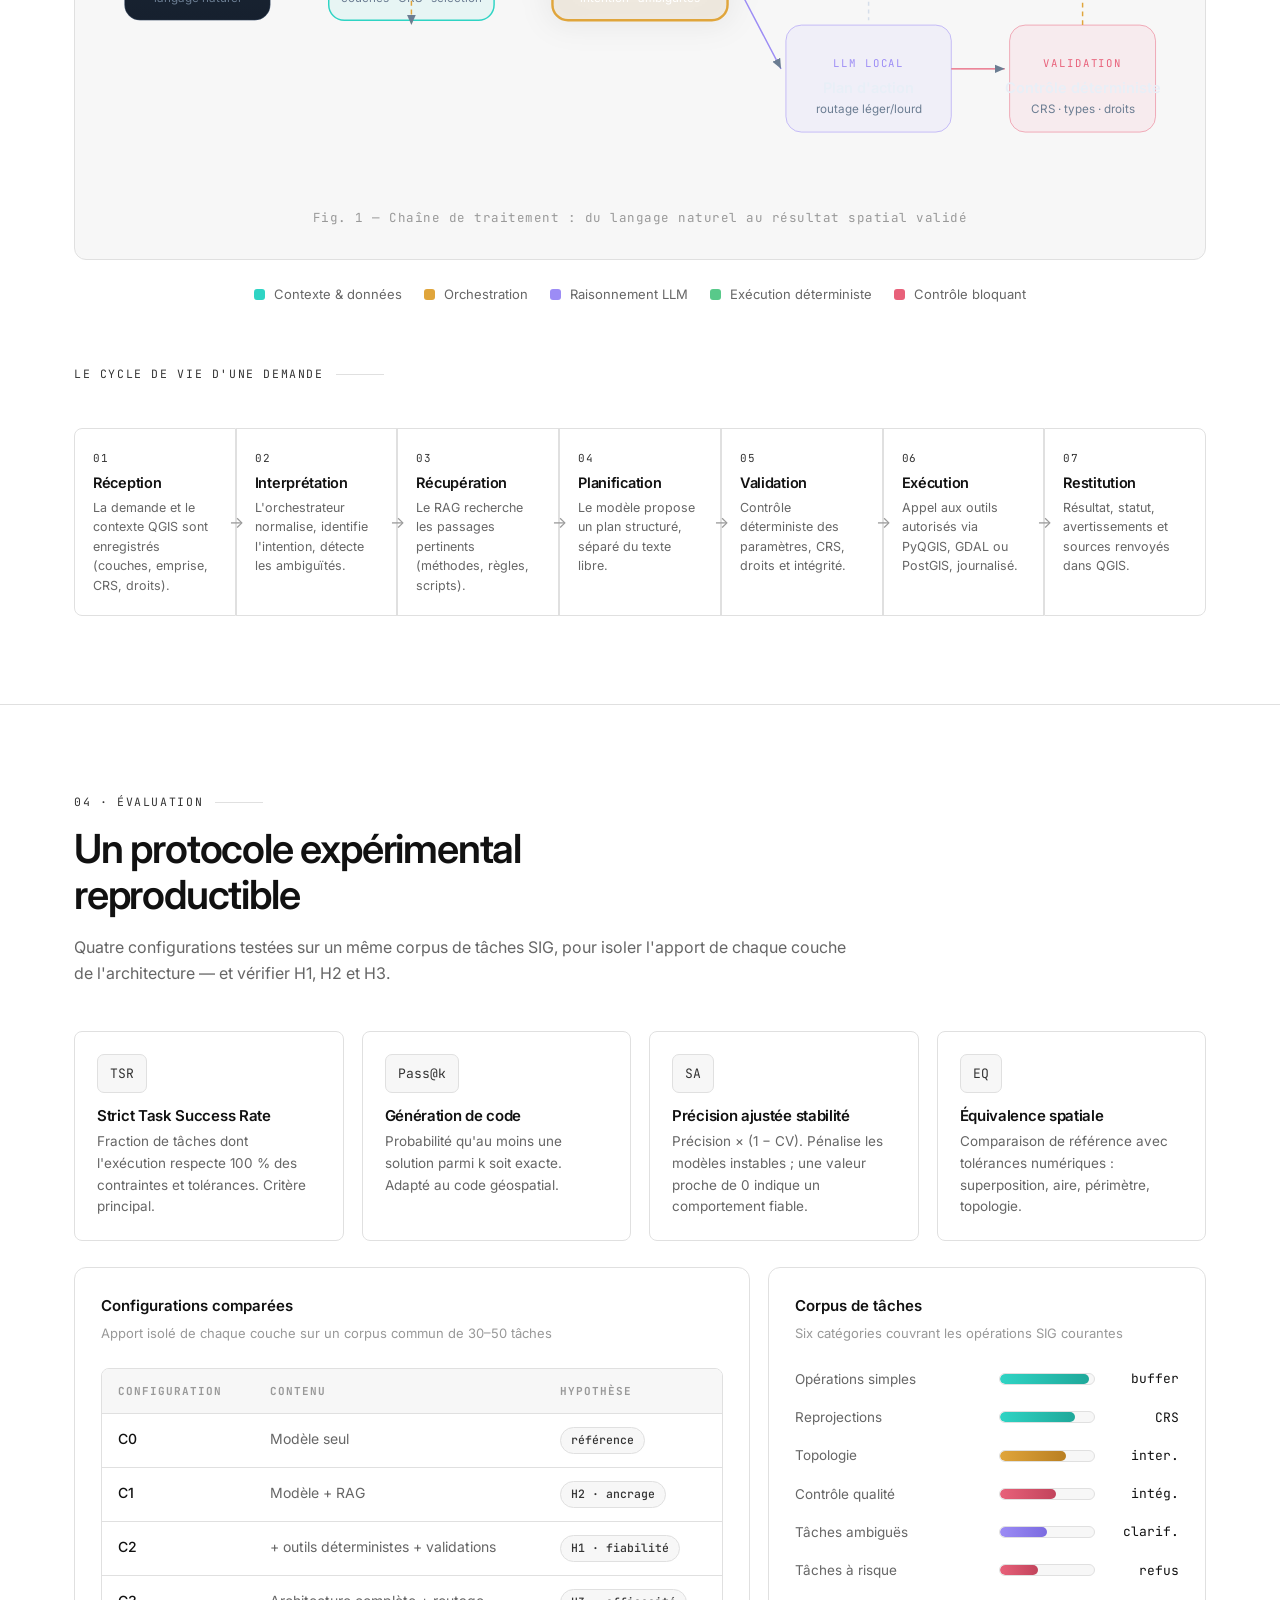
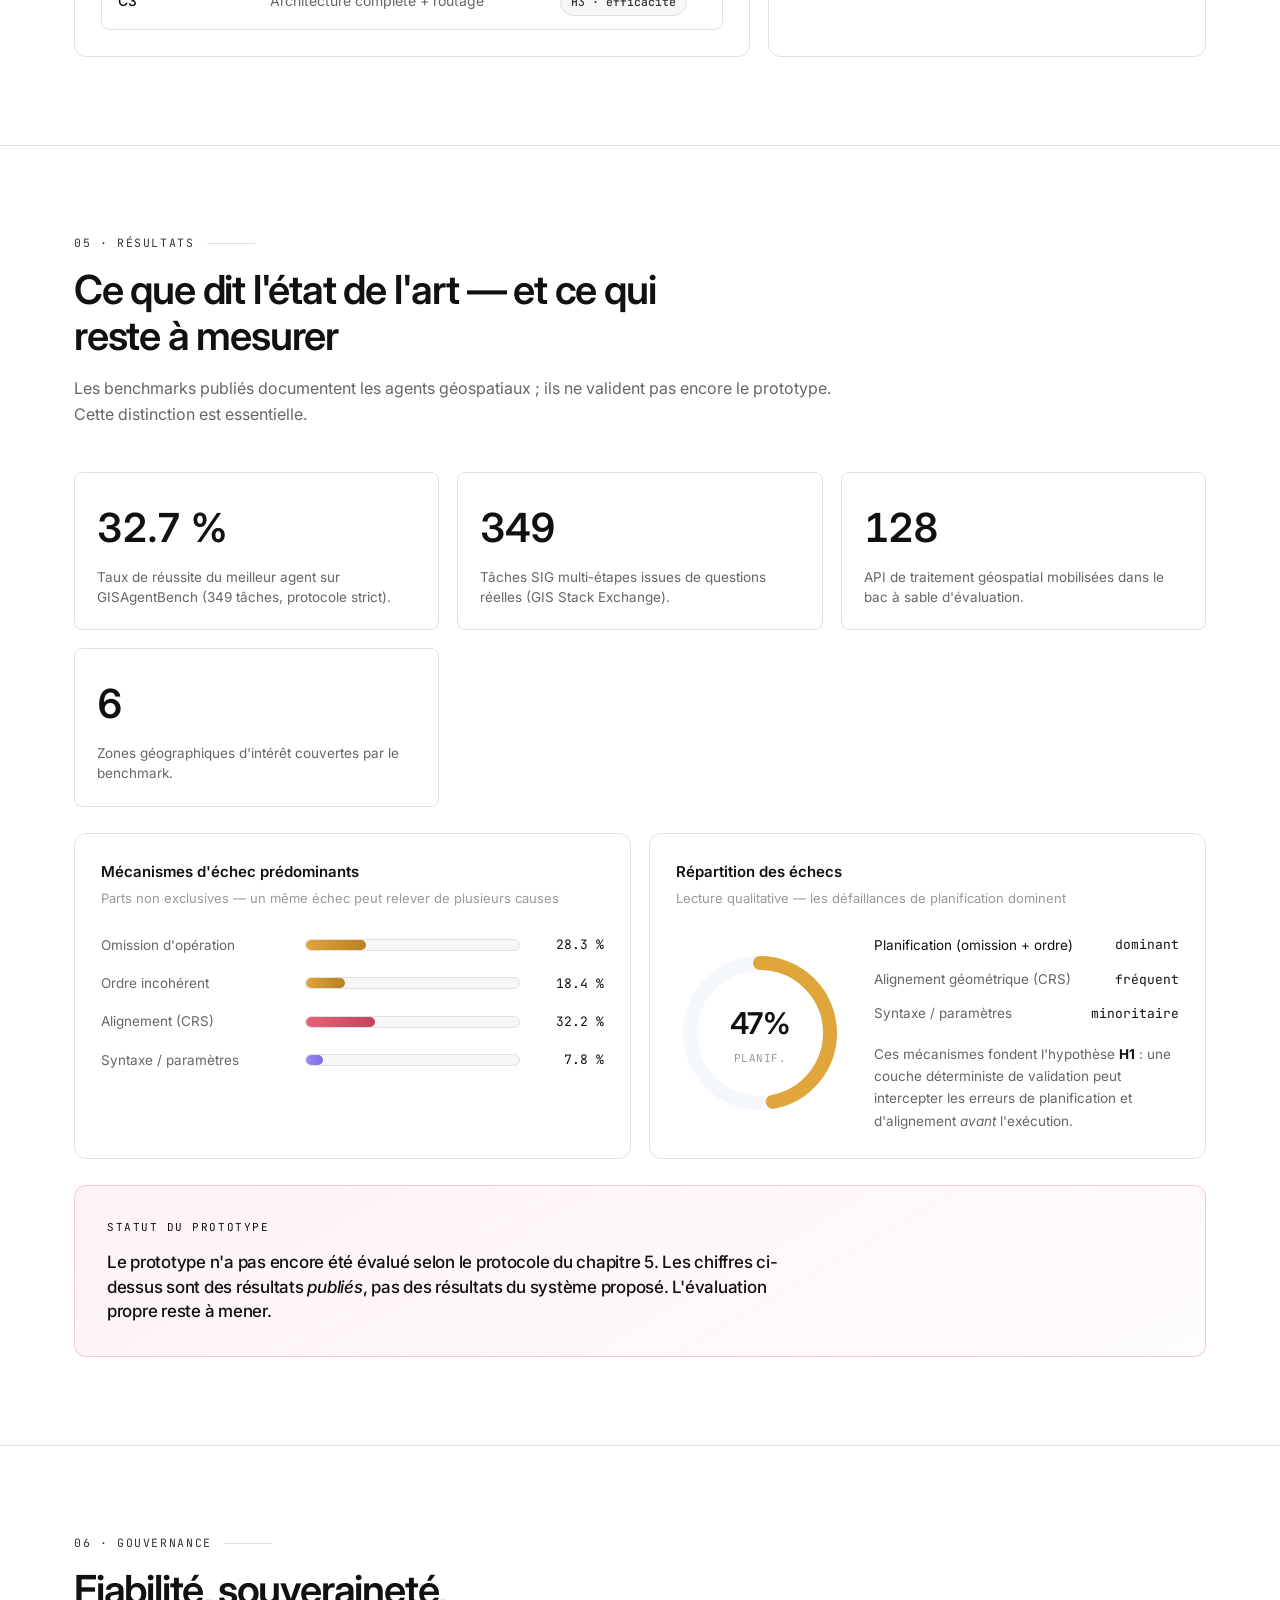
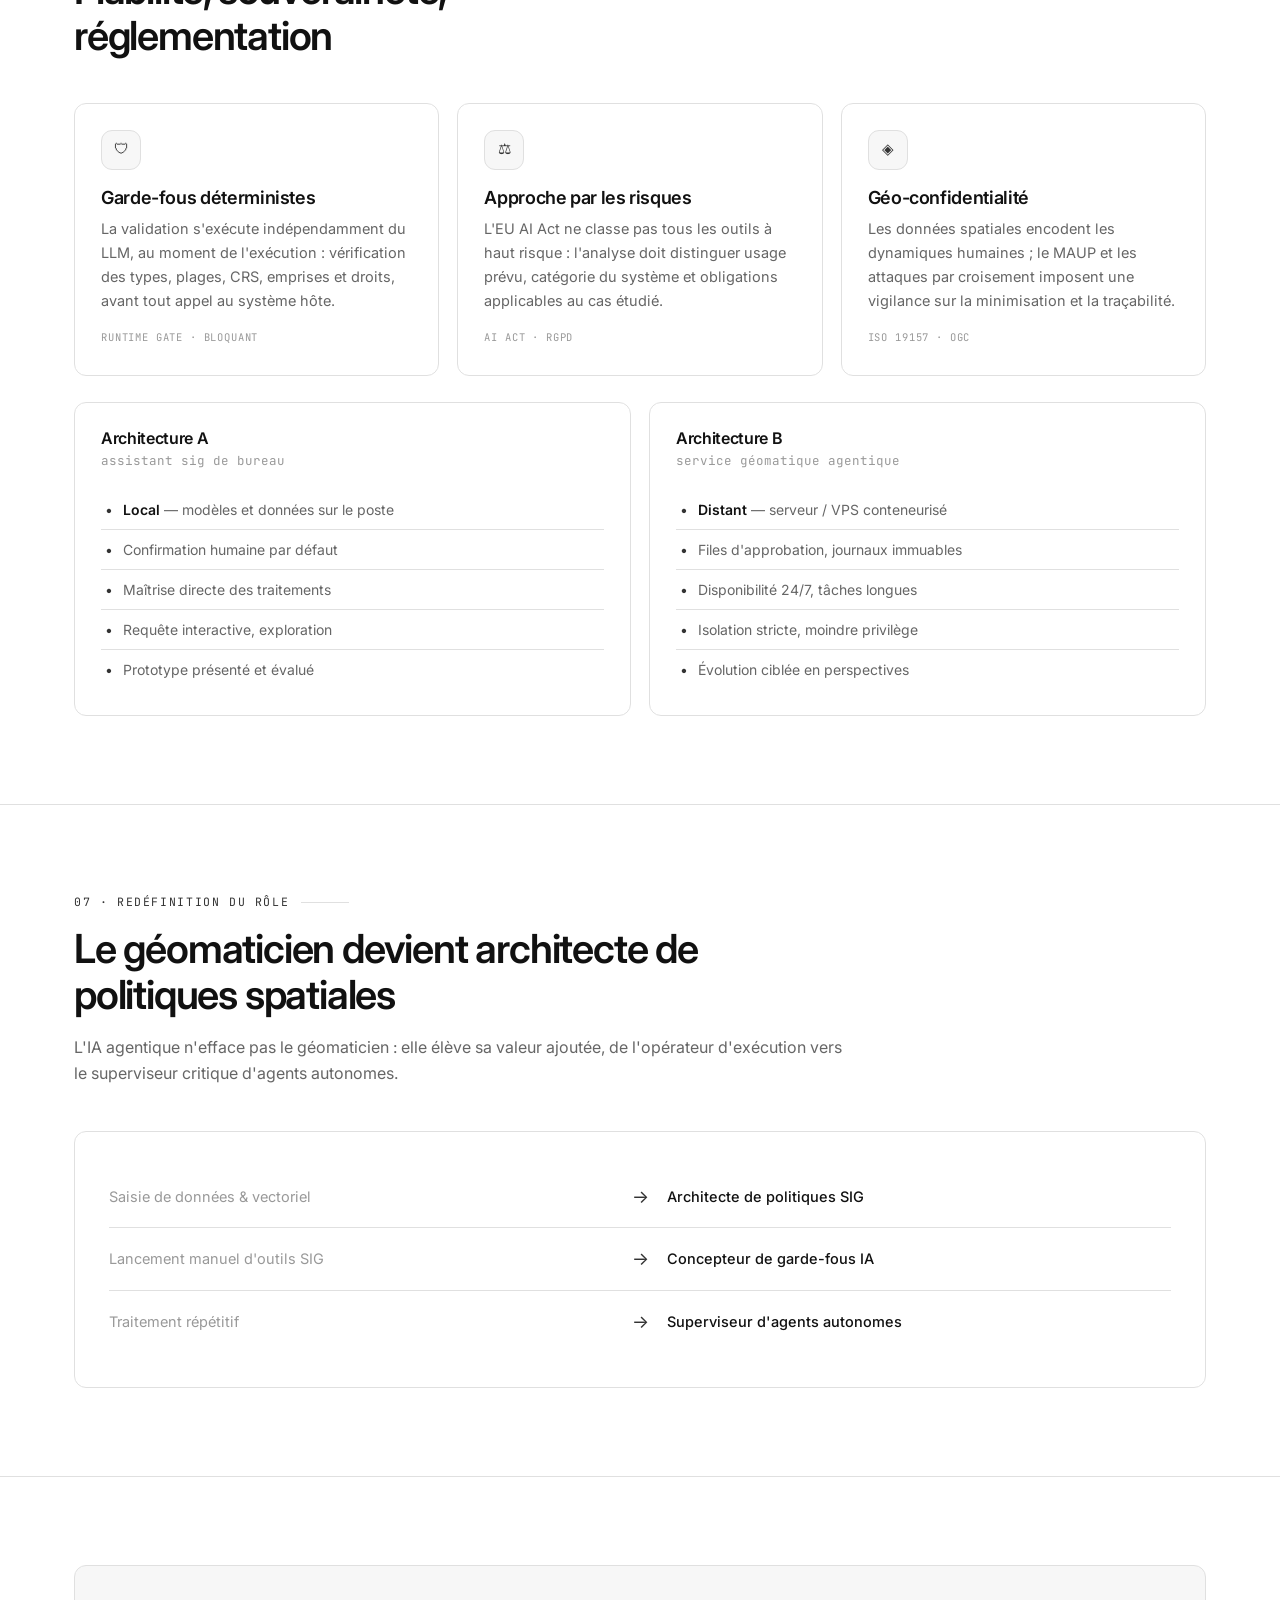
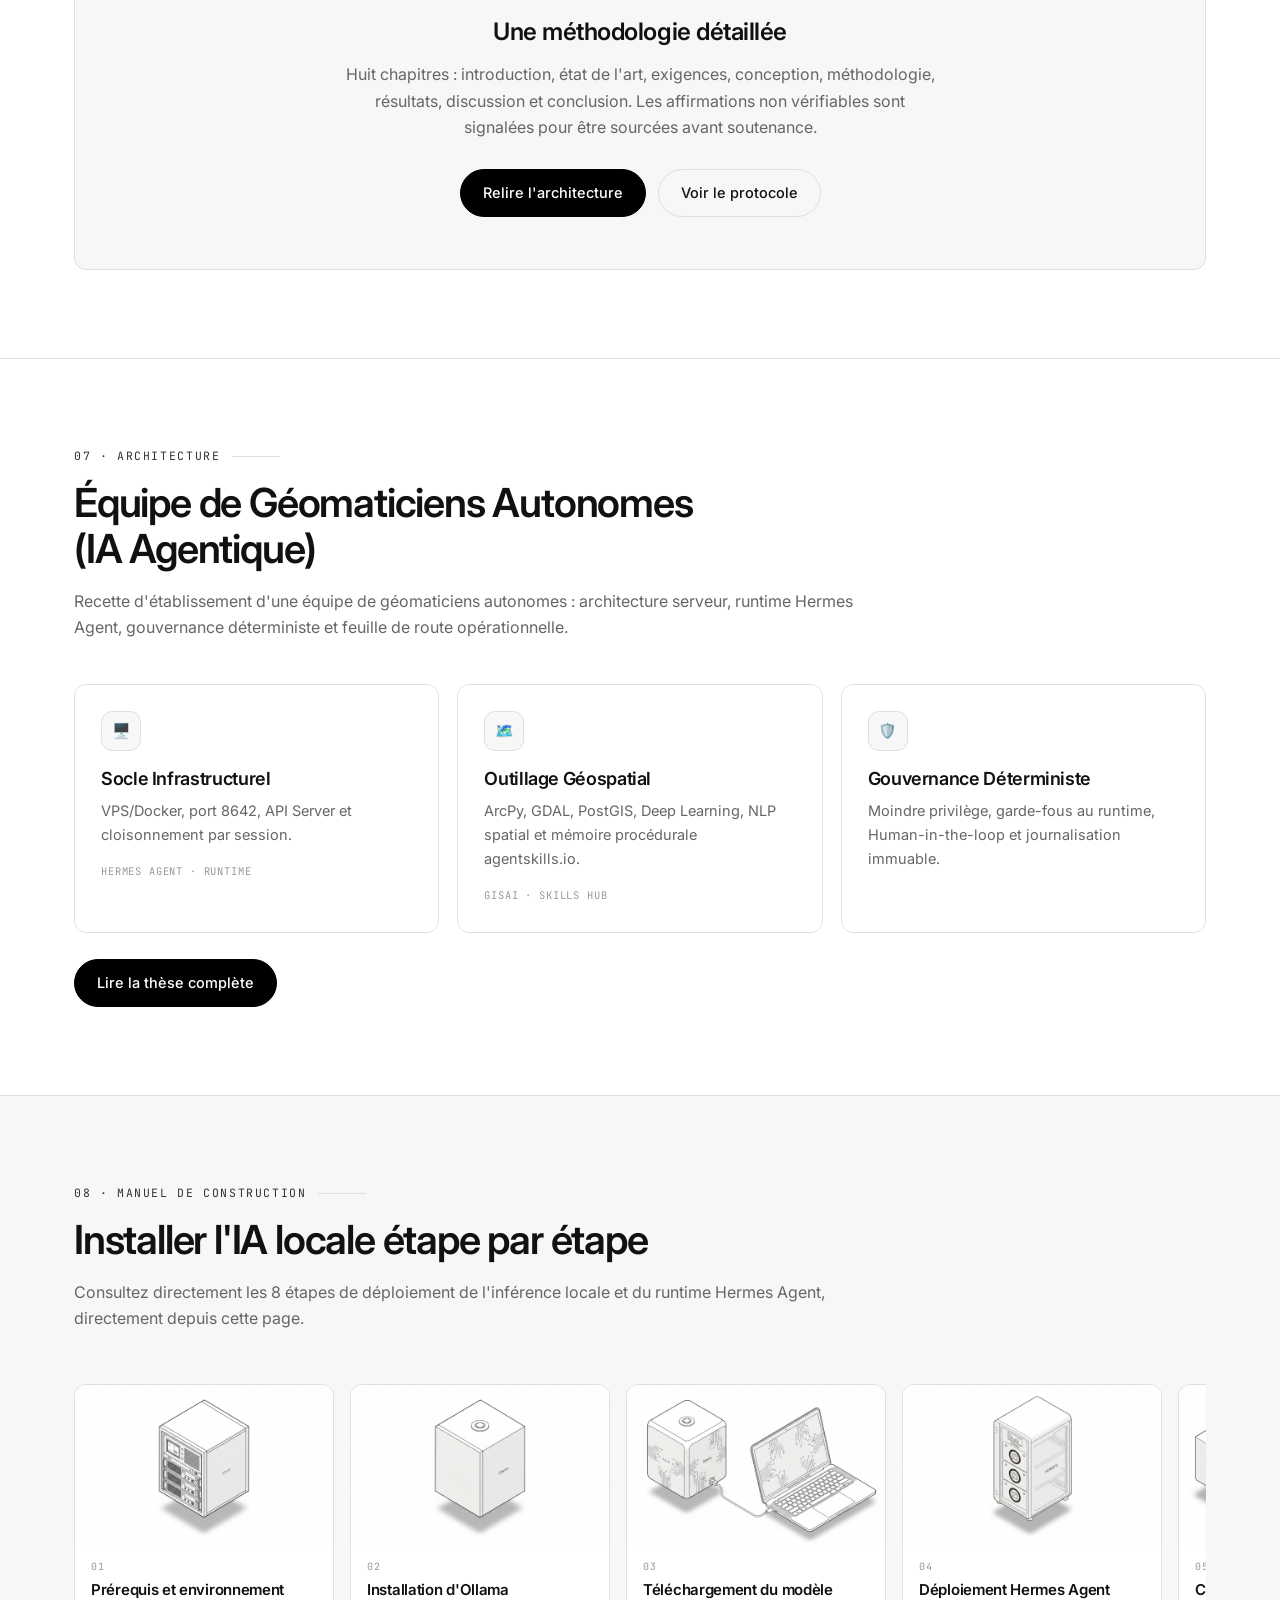
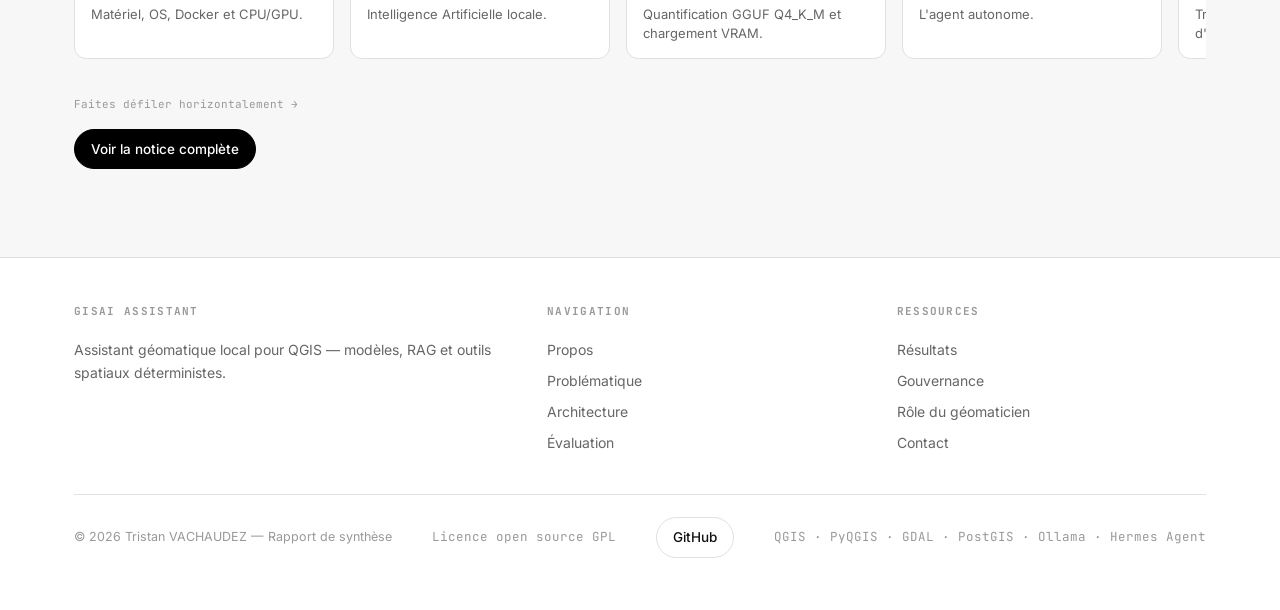
==== commit 1303be0d: "Add files via upload" ====
--- a/index.html
+++ b/index.html
@@ -27,7 +27,14 @@
         <li><a href="#resultats">Résultats</a></li>
         <li><a href="#gouvernance">Gouvernance</a></li>
         <li><a href="manuel.html">Manuel</a></li>
-        <li><a href="agentic-team.html">Géomaticien IA</a></li>
+        <li class="dropdown">
+          <a href="#" class="dropdown-toggle">À savoir</a>
+          <ul class="dropdown-menu">
+            <li><a href="top-outils.html">Top outils</a></li>
+            <li><a href="agentic-team.html">Agentic team</a></li>
+            <li><a href="choix-ia-locale.html">Choisir son IA locale</a></li>
+          </ul>
+        </li>
       </ul>
       <div class="nav-right">
         <a href="https://raw.githubusercontent.com/Tristan14123/gisAI/main/rapport_geomatique_ia_v4.docx.pdf" download="rapport_geomatique_ia_v4.docx.pdf" target="_blank" rel="noopener noreferrer" class="btn btn-primary btn-sm">Télécharger le manuscrit</a>
@@ -664,4 +671,4 @@
 
   <script src="js/main.js"></script>
 </body>
-</html>
+</html>
--- a/css/style.css
+++ b/css/style.css
@@ -0,0 +1,735 @@
+/* ============================================================
+   GeoAI Assistant — Design System
+   Thème : blanc épuré · notice technique · manuel LEGO
+   ============================================================ */
+
+:root {
+  /* surfaces */
+  --bg:        #ffffff;
+  --surface:   #f7f7f7;
+  --panel:     #ffffff;
+  --panel-2:   #f2f2f2;
+
+  /* lines */
+  --line:      #e0e0e0;
+  --line-strong: #cccccc;
+  --line-hover: #b8b8b8;
+
+  /* ink */
+  --text:      #111111;
+  --text-2:    #666666;
+  --text-3:    #999999;
+
+  /* accent — noir / gris pour le côté notice technique */
+  --ink:       #000000;
+  --ink-2:     #333333;
+
+  /* geometry */
+  --r-sm: 6px;
+  --r-md: 8px;
+  --r-lg: 12px;
+  --r-pill: 999px;
+
+  /* rhythm */
+  --space: 8px;
+  --wrap: 1180px;
+
+  /* type */
+  --sans: 'Inter', system-ui, -apple-system, 'Segoe UI', Roboto, sans-serif;
+  --mono: 'JetBrains Mono', ui-monospace, SFMono-Regular, Menlo, Consolas, monospace;
+
+  /* shadows */
+  --shadow-1: 0 1px 2px rgba(0,0,0,.04);
+  --shadow-2: 0 8px 24px -8px rgba(0,0,0,.06);
+}
+
+* { box-sizing: border-box; }
+
+html { scroll-behavior: smooth; }
+
+body {
+  margin: 0;
+  background: var(--bg);
+  color: var(--text);
+  font-family: var(--sans);
+  font-size: 16px;
+  line-height: 1.65;
+  -webkit-font-smoothing: antialiased;
+  overflow-x: hidden;
+}
+
+::selection { background: rgba(0,0,0,.12); }
+
+h1, h2, h3, h4 { margin: 0; font-weight: 600; letter-spacing: -0.02em; line-height: 1.15; }
+p { margin: 0; }
+a { color: inherit; text-decoration: none; }
+ul { margin: 0; padding: 0; list-style: none; }
+
+.wrap { width: 100%; max-width: var(--wrap); margin: 0 auto; padding: 0 24px; }
+.wrap-wide { max-width: 1400px; }
+
+/* ============================ NAV ============================ */
+.nav {
+  position: sticky;
+  top: 0;
+  z-index: 50;
+  background: var(--bg);
+  border-bottom: 1px solid var(--line);
+}
+.nav-in {
+  display: flex;
+  align-items: center;
+  gap: 28px;
+  height: 66px;
+}
+.brand { display: flex; align-items: center; gap: 11px; font-weight: 700; letter-spacing: -0.03em; }
+.brand-mark {
+  width: 34px; height: 34px; border-radius: 9px;
+  display: grid; place-items: center;
+  background: var(--surface);
+  color: var(--text); font-family: var(--mono); font-weight: 700; font-size: 15px;
+  border: 1px solid var(--line);
+}
+.brand span { color: var(--ink-2); }
+
+.nav-links { display: flex; gap: 4px; margin-left: 8px; }
+.nav-links a {
+  padding: 7px 13px;
+  border-radius: var(--r-pill);
+  font-size: 14px;
+  color: var(--text-2);
+  white-space: nowrap;
+  transition: .18s;
+}
+.nav-links a:hover { color: var(--text); background: var(--surface); }
+
+/* Dropdown "À savoir" */
+.dropdown { position: relative; }
+.dropdown-toggle { cursor: pointer; }
+.dropdown-menu {
+  display: none;
+  position: absolute;
+  top: 100%;
+  left: 0;
+  min-width: 160px;
+  background: var(--bg);
+  border: 1px solid var(--line);
+  border-radius: var(--r-md);
+  box-shadow: var(--shadow-2);
+  z-index: 60;
+  margin-top: 6px;
+}
+.dropdown-menu a {
+  display: block;
+  padding: 8px 14px;
+  font-size: 14px;
+  color: var(--text-2);
+  border-radius: var(--r-md);
+  white-space: nowrap;
+}
+.dropdown-menu a:hover {
+  background: var(--surface);
+  color: var(--text);
+}
+.dropdown:hover .dropdown-menu { display: block; }
+
+.nav-right { margin-left: auto; display: flex; align-items: center; gap: 14px; }
+
+.burger { display: none; background: none; border: 1px solid var(--line); border-radius: 8px; padding: 8px; cursor: pointer; }
+.burger span { display: block; width: 18px; height: 2px; background: var(--text); margin: 4px 0; border-radius: 2px; }
+
+/* ============================ BUTTONS ============================ */
+.btn {
+  display: inline-flex; align-items: center; gap: 9px;
+  padding: 11px 22px;
+  border-radius: var(--r-pill);
+  font-size: 14.5px; font-weight: 500;
+  border: 1px solid var(--line);
+  cursor: pointer; transition: .2s;
+  white-space: nowrap;
+  background: var(--bg);
+  color: var(--text);
+}
+.btn-primary {
+  background: var(--ink);
+  color: #fff;
+  border-color: var(--ink);
+}
+.btn-primary:hover { background: var(--ink-2); transform: translateY(-1px); }
+.btn-ghost { background: transparent; color: var(--text); border-color: var(--line); }
+.btn-ghost:hover { background: var(--surface); border-color: var(--text-2); }
+.btn-sm { padding: 8px 16px; font-size: 13.5px; }
+
+/* ============================ HERO ============================ */
+.hero {
+  position: relative;
+  padding: 92px 0 78px;
+  overflow: hidden;
+  border-bottom: 1px solid var(--line);
+}
+.hero-inner { position: relative; z-index: 2; }
+
+.eyebrow {
+  display: inline-flex; align-items: center; gap: 9px;
+  padding: 6px 14px;
+  border-radius: var(--r-pill);
+  border: 1px solid var(--line);
+  background: var(--surface);
+  font-family: var(--mono); font-size: 11.5px; letter-spacing: .09em;
+  text-transform: uppercase; color: var(--text-2);
+}
+.eyebrow .dot { width: 6px; height: 6px; border-radius: 50%; background: var(--ink-2); }
+
+.hero h1 {
+  margin: 26px 0 20px;
+  font-size: clamp(38px, 6vw, 68px);
+  font-weight: 600;
+  letter-spacing: -0.035em;
+  max-width: 16ch;
+}
+.hero h1 .a { color: var(--ink-2); }
+.hero h1 .t { color: var(--ink-2); }
+
+.hero .lead {
+  font-size: clamp(16px, 2vw, 19px);
+  color: var(--text-2);
+  max-width: 64ch;
+  line-height: 1.7;
+}
+.hero .lead strong { color: var(--text); font-weight: 600; }
+
+.hero-cta { display: flex; flex-wrap: wrap; gap: 12px; margin-top: 32px; }
+
+.hero-meta {
+  display: flex; flex-wrap: wrap; gap: 34px;
+  margin-top: 52px; padding-top: 26px;
+  border-top: 1px solid var(--line);
+}
+.hero-meta .m .k { font-family: var(--mono); font-size: 10.5px; letter-spacing: .1em; text-transform: uppercase; color: var(--text-3); }
+.hero-meta .m .v { font-size: 15px; color: var(--text); margin-top: 4px; font-weight: 500; }
+
+/* ============================ SECTIONS ============================ */
+.section { padding: 88px 0; position: relative; z-index: 2; }
+.section + .section { border-top: 1px solid var(--line); }
+
+.section-bg { background: var(--surface); }
+
+.sec-head { margin-bottom: 44px; }
+.sec-label {
+  font-family: var(--mono); font-size: 11.5px; letter-spacing: .14em;
+  text-transform: uppercase; color: var(--ink-2);
+  display: flex; align-items: center; gap: 12px;
+}
+.sec-label::after { content: ""; height: 1px; flex: 0 0 48px; background: var(--line); }
+.sec-title { font-size: clamp(26px, 3.4vw, 40px); margin-top: 14px; letter-spacing: -0.03em; max-width: 24ch; }
+.sec-desc { color: var(--text-2); margin-top: 16px; max-width: 78ch; font-size: 16px; }
+
+/* ============================ CARDS / GRID ============================ */
+.grid { display: grid; gap: 18px; }
+.g2 { grid-template-columns: repeat(2, 1fr); }
+.g3 { grid-template-columns: repeat(3, 1fr); }
+.g4 { grid-template-columns: repeat(4, 1fr); }
+
+.card {
+  background: var(--panel);
+  border: 1px solid var(--line);
+  border-radius: var(--r-lg);
+  padding: 26px;
+  position: relative;
+  transition: .22s;
+}
+.card:hover { border-color: var(--line-hover); transform: translateY(-3px); box-shadow: var(--shadow-2); }
+.card .ico {
+  width: 40px; height: 40px; border-radius: 11px;
+  display: grid; place-items: center;
+  background: var(--surface);
+  border: 1px solid var(--line);
+  font-family: var(--mono); font-size: 15px; color: var(--ink-2);
+  margin-bottom: 18px;
+}
+.card h3 { font-size: 18px; margin-bottom: 9px; }
+.card p { color: var(--text-2); font-size: 14.5px; line-height: 1.65; }
+.card .tag {
+  display: inline-block; margin-top: 16px;
+  font-family: var(--mono); font-size: 10.5px; letter-spacing: .08em; text-transform: uppercase;
+  color: var(--text-3);
+}
+
+/* ============================ PROBLEMATIQUE ============================ */
+.problem {
+  background: var(--panel-2);
+  border: 1px solid var(--line);
+  border-radius: var(--r-lg);
+  padding: 32px;
+  position: relative;
+  overflow: hidden;
+}
+.problem .plabel { font-family: var(--mono); font-size: 11px; letter-spacing: .14em; text-transform: uppercase; color: var(--ink-2); margin-bottom: 14px; }
+.problem blockquote { margin: 0; font-size: clamp(18px, 2.4vw, 24px); font-weight: 500; line-height: 1.45; letter-spacing: -0.015em; max-width: 62ch; }
+
+/* ============================ HYPOTHESES ============================ */
+.hypo {
+  border-radius: var(--r-md);
+  padding: 22px 24px;
+  border: 1px solid var(--line);
+  background: var(--panel);
+  display: flex; gap: 18px; align-items: flex-start;
+}
+.hypo .badge {
+  flex: 0 0 auto;
+  font-family: var(--mono); font-size: 13px; font-weight: 700;
+  padding: 5px 12px; border-radius: var(--r-pill);
+  letter-spacing: .04em;
+  background: var(--surface);
+  color: var(--ink-2);
+}
+.hypo h4 { font-size: 15.5px; margin-bottom: 5px; }
+.hypo p { font-size: 14px; color: var(--text-2); line-height: 1.6; }
+
+/* ============================ STATS ============================ */
+.stats { display: grid; grid-template-columns: repeat(4, 1fr); gap: 18px; }
+.stat {
+  background: var(--panel); border: 1px solid var(--line);
+  border-radius: var(--r-md); padding: 22px;
+}
+.stat .n { font-size: clamp(28px, 3.4vw, 40px); font-weight: 600; letter-spacing: -0.03em; color: var(--text); font-variant-numeric: tabular-nums; }
+.stat .l { font-size: 13.5px; color: var(--text-2); margin-top: 6px; line-height: 1.5; }
+
+/* ============================ ARCHITECTURE DIAGRAM ============================ */
+.arch {
+  background: var(--surface);
+  border: 1px solid var(--line);
+  border-radius: var(--r-lg);
+  padding: 30px;
+  position: relative;
+}
+.arch svg { width: 100%; height: auto; display: block; }
+.arch-cap { text-align: center; font-size: 12.5px; color: var(--text-3); margin-top: 18px; font-family: var(--mono); letter-spacing: .04em; }
+
+.legend { display: flex; flex-wrap: wrap; gap: 22px; justify-content: center; margin-top: 24px; }
+.legend .li { display: flex; align-items: center; gap: 9px; font-size: 13px; color: var(--text-2); }
+.legend .sw { width: 11px; height: 11px; border-radius: 3px; background: var(--text-2); }
+
+/* ============================ TABLE ============================ */
+.tbl-wrap { overflow-x: auto; border: 1px solid var(--line); border-radius: var(--r-md); }
+table { width: 100%; border-collapse: collapse; font-size: 14px; min-width: 620px; }
+thead th {
+  background: var(--surface);
+  text-align: left;
+  padding: 13px 16px;
+  font-family: var(--mono); font-size: 11px; letter-spacing: .09em; text-transform: uppercase;
+  color: var(--text-3);
+  border-bottom: 1px solid var(--line);
+  white-space: nowrap;
+}
+tbody td { padding: 13px 16px; border-bottom: 1px solid var(--line); color: var(--text-2); vertical-align: top; }
+tbody tr:last-child td { border-bottom: none; }
+tbody tr:hover { background: var(--surface); }
+tbody td:first-child { color: var(--text); font-weight: 500; white-space: nowrap; }
+
+.pill { display: inline-block; padding: 3px 10px; border-radius: var(--r-pill); font-size: 11.5px; font-weight: 500; font-family: var(--mono); background: var(--surface); color: var(--ink-2); border: 1px solid var(--line); }
+.pill.teal  { color: var(--ink-2); }
+.pill.amber { color: var(--ink-2); }
+.pill.rose  { color: var(--ink-2); }
+.pill.green { color: var(--ink-2); }
+.pill.violet{ color: var(--ink-2); }
+
+/* ============================ CHARTS ============================ */
+.chart-card { background: var(--panel); border: 1px solid var(--line); border-radius: var(--r-lg); padding: 26px; }
+.chart-title { font-size: 15px; font-weight: 600; margin-bottom: 4px; }
+.chart-sub { font-size: 13px; color: var(--text-3); margin-bottom: 24px; }
+
+.bars { display: flex; flex-direction: column; gap: 16px; }
+.bar-row { display: grid; grid-template-columns: 190px 1fr 70px; align-items: center; gap: 14px; }
+.bar-row .bl { font-size: 13.5px; color: var(--text-2); }
+.bar-track { height: 12px; border-radius: 6px; background: var(--surface); overflow: hidden; border: 1px solid var(--line); }
+.bar-fill { height: 100%; border-radius: 6px; background: var(--ink-2); }
+.bar-row .bv { font-family: var(--mono); font-size: 13px; color: var(--text); text-align: right; font-variant-numeric: tabular-nums; }
+
+/* donut */
+.donut-wrap { display: flex; align-items: center; gap: 30px; flex-wrap: wrap; }
+.donut { position: relative; width: 168px; height: 168px; flex: 0 0 auto; }
+.donut svg { transform: rotate(-90deg); }
+.donut .center { position: absolute; inset: 0; display: grid; place-items: center; text-align: center; }
+.donut .center .cv { font-size: 30px; font-weight: 600; letter-spacing: -0.02em; }
+.donut .center .cl { font-size: 11px; color: var(--text-3); font-family: var(--mono); letter-spacing: .05em; }
+
+/* ============================ METRICS ============================ */
+.metric { background: var(--panel); border: 1px solid var(--line); border-radius: var(--r-md); padding: 22px; }
+.metric .code {
+  font-family: var(--mono); font-size: 13px; color: var(--ink-2);
+  background: var(--surface); border: 1px solid var(--line);
+  border-radius: 7px; padding: 8px 12px; display: inline-block; margin-bottom: 14px;
+}
+.metric h4 { font-size: 15px; margin-bottom: 7px; }
+.metric p { font-size: 13.5px; color: var(--text-2); line-height: 1.6; }
+
+/* ============================ PIPELINE ============================ */
+.pipe { display: flex; align-items: stretch; gap: 0; flex-wrap: wrap; }
+.pipe-step {
+  flex: 1 1 150px;
+  background: var(--panel); border: 1px solid var(--line);
+  padding: 20px 18px; position: relative;
+}
+.pipe-step:first-child { border-radius: var(--r-md) 0 0 var(--r-md); }
+.pipe-step:last-child { border-radius: 0 var(--r-md) var(--r-md) 0; }
+.pipe-step .pn { font-family: var(--mono); font-size: 11px; color: var(--ink-2); letter-spacing: .08em; }
+.pipe-step h4 { font-size: 14.5px; margin: 8px 0 6px; }
+.pipe-step p { font-size: 12.5px; color: var(--text-2); line-height: 1.55; }
+.pipe-step:not(:last-child)::after {
+  content: "→";
+  position: absolute; right: -9px; top: 50%; transform: translateY(-50%);
+  color: var(--text-3); font-size: 16px; z-index: 3;
+}
+
+/* ============================ COMPARISON ============================ */
+.vs { display: grid; grid-template-columns: 1fr 1fr; gap: 18px; }
+.vs-col { border-radius: var(--r-lg); padding: 26px; border: 1px solid var(--line); background: var(--panel); }
+.vs-col h4 { font-size: 16px; margin-bottom: 4px; }
+.vs-col .sub { font-size: 12.5px; color: var(--text-3); font-family: var(--mono); margin-bottom: 18px; }
+.vs-col ul li { font-size: 14px; color: var(--text-2); padding: 8px 0 8px 22px; position: relative; border-bottom: 1px solid var(--line); }
+.vs-col ul li:last-child { border-bottom: none; }
+.vs-col ul li::before { content: "•"; position: absolute; left: 4px; color: var(--ink-2); }
+.vs-col ul li strong { color: var(--text); font-weight: 600; }
+
+/* ============================ ROLE EVOLUTION ============================ */
+.role-row {
+  display: grid; grid-template-columns: 1fr auto 1fr; gap: 18px; align-items: center;
+  padding: 16px 0; border-bottom: 1px solid var(--line);
+}
+.role-row:last-child { border-bottom: none; }
+.role-row .old { font-size: 14.5px; color: var(--text-3); }
+.role-row .arrow { color: var(--ink-2); font-size: 18px; }
+.role-row .new { font-size: 14.5px; color: var(--text); font-weight: 500; }
+
+/* ============================ CATALOGUE MANUEL (carrousel) ============================ */
+.catalogue { margin-top: 8px; }
+.catalogue-track {
+  display: flex;
+  gap: 16px;
+  overflow-x: auto;
+  scroll-snap-type: x mandatory;
+  padding: 8px 0 24px;
+  scrollbar-width: thin;
+  scrollbar-color: var(--line) var(--surface);
+}
+.catalogue-track::-webkit-scrollbar { height: 6px; }
+.catalogue-track::-webkit-scrollbar-track { background: var(--surface); }
+.catalogue-track::-webkit-scrollbar-thumb { background: var(--line); border-radius: 3px; }
+.catalogue-track::-webkit-scrollbar-thumb:hover { background: var(--line-hover); }
+
+.catalogue-card {
+  flex: 0 0 auto;
+  width: 260px;
+  scroll-snap-align: start;
+  background: var(--panel);
+  border: 1px solid var(--line);
+  border-radius: var(--r-lg);
+  overflow: hidden;
+  transition: .22s;
+}
+.catalogue-card:hover { transform: translateY(-3px); box-shadow: var(--shadow-2); border-color: var(--line-hover); }
+.catalogue-img {
+  width: 100%;
+  height: 160px;
+  object-fit: cover;
+  display: block;
+}
+.catalogue-info { padding: 14px 16px; }
+.catalogue-num {
+  font-family: var(--mono); font-size: 10px; letter-spacing: .08em;
+  text-transform: uppercase; color: var(--text-3); display: block; margin-bottom: 6px;
+}
+.catalogue-card h4 { font-size: 15px; margin-bottom: 6px; }
+.catalogue-card p { font-size: 13px; color: var(--text-2); line-height: 1.5; margin: 0; }
+.catalogue-hint { font-family: var(--mono); font-size: 11px; color: var(--text-3); margin-top: 12px; }
+
+/* ============================ MANUEL (notice LEGO) ============================ */
+.manuel-header {
+  background: var(--bg);
+  border-bottom: 1px solid var(--line);
+  padding: 2rem 0;
+  margin-bottom: 2rem;
+}
+.manuel-header .container {
+  display: flex;
+  flex-direction: column;
+  gap: 0.75rem;
+}
+.manuel-meta {
+  display: flex;
+  align-items: center;
+  gap: 1rem;
+  font-size: 0.8rem;
+  color: var(--text-3);
+  letter-spacing: 0.05em;
+  text-transform: uppercase;
+}
+.manuel-title {
+  font-size: 1.75rem;
+  font-weight: 800;
+  letter-spacing: -0.01em;
+  color: var(--text);
+}
+
+.progress-wrap { margin-bottom: 2.5rem; }
+.progress-bar {
+  height: 2px;
+  background: var(--line);
+  margin-bottom: 0.75rem;
+  overflow: hidden;
+}
+.progress-fill {
+  height: 100%;
+  background: var(--ink);
+  width: 0%;
+  transition: width 0.4s ease;
+}
+.progress-text {
+  display: flex;
+  justify-content: space-between;
+  font-size: 0.8rem;
+  color: var(--text-3);
+  font-weight: 500;
+  letter-spacing: 0.05em;
+}
+
+.notice-step {
+  background: var(--panel);
+  border: 1px solid var(--line);
+  border-radius: var(--r-lg);
+  margin-bottom: 2rem;
+  overflow: hidden;
+  animation: fadeIn 0.3s ease;
+}
+@keyframes fadeIn {
+  from { opacity: 0; transform: translateY(8px); }
+  to { opacity: 1; transform: translateY(0); }
+}
+.notice-step.hidden { display: none; }
+
+.step-head {
+  display: flex;
+  align-items: center;
+  justify-content: space-between;
+  padding: 1rem 1.5rem;
+  background: var(--surface);
+  border-bottom: 1px solid var(--line);
+}
+.step-meta { display: flex; align-items: center; gap: 0.75rem; }
+.step-badge {
+  width: 34px; height: 34px; border: 1px solid var(--line);
+  border-radius: 4px; display: flex; align-items: center;
+  justify-content: center; font-weight: 800; font-size: 1.1rem;
+  color: var(--text); background: var(--panel-2);
+}
+.step-head-text { display: flex; flex-direction: column; }
+.step-title { font-size: 1.15rem; font-weight: 700; color: var(--text); }
+.step-part {
+  font-size: 0.75rem; font-weight: 600; text-transform: uppercase;
+  letter-spacing: 0.1em; color: var(--text-3); margin-top: 2px;
+}
+
+.step-body { padding: 1.5rem; display: grid; grid-template-columns: 1fr; gap: 1.5rem; }
+@media (min-width: 768px) {
+  .step-body { grid-template-columns: 1fr 1.1fr; gap: 2rem; }
+}
+.step-content h3 { font-size: 1.05rem; font-weight: 700; margin-bottom: 0.75rem; color: var(--text); }
+.step-content p { color: var(--text-2); font-size: 0.9rem; line-height: 1.7; margin-bottom: 1rem; }
+.step-content ul { list-style: none; margin-bottom: 1rem; }
+.step-content li {
+  padding-left: 1.4rem; position: relative; margin-bottom: 0.6rem;
+  color: var(--text-2); font-size: 0.88rem; line-height: 1.6;
+}
+.step-content li::before {
+  content: ""; position: absolute; left: 0; top: 0.85em;
+  width: 6px; height: 6px; background: var(--line); border-radius: 50%;
+}
+.step-content li strong { color: var(--text); }
+
+.step-visual {
+  position: relative; height: 200px; border-radius: var(--r-lg);
+  border: 1px solid var(--line); background: var(--bg);
+  display: flex; align-items: center; justify-content: center;
+  margin-bottom: 1rem; overflow: hidden;
+}
+.step-image { width: 100%; height: 100%; object-fit: cover; border-radius: var(--r-lg); display: block; }
+.step-caption { margin-top: 0.75rem; font-size: 0.75rem; color: var(--text-3); font-style: italic; text-align: center; }
+
+.code-block {
+  background: var(--surface);
+  border: 1px solid var(--line);
+  border-radius: var(--r-md);
+  padding: 1rem;
+  font-family: var(--mono);
+  font-size: 0.85rem;
+  color: var(--text);
+  overflow-x: auto;
+  margin: 1rem 0;
+}
+.code-block pre { margin: 0; }
+
+.manuel-nav {
+  display: flex;
+  align-items: center;
+  justify-content: space-between;
+  padding: 1.5rem 2rem;
+  background: var(--bg);
+  border-top: 1px solid var(--line);
+  gap: 1rem;
+}
+.nav-btn {
+  width: 44px; height: 44px; border-radius: var(--r-md);
+  border: 1px solid var(--line); background: #fff;
+  display: flex; align-items: center; justify-content: center;
+  cursor: pointer; font-size: 1rem; color: var(--text);
+  transition: var(--transition); flex-shrink: 0;
+}
+.nav-btn:hover:not(:disabled) {
+  background: var(--ink); color: #fff; border-color: var(--ink);
+}
+.nav-btn:disabled { opacity: 0.4; cursor: not-allowed; border-color: var(--line); }
+.nav-btn svg { width: 20px; height: 20px; fill: none; stroke: currentColor; stroke-width: 2; stroke-linecap: round; stroke-linejoin: round; }
+.nav-info { flex: 1; text-align: center; font-size: 0.85rem; color: var(--text-3); font-weight: 500; }
+.nav-info strong { color: var(--text); font-weight: 700; }
+
+/* ============================ CTA / FOOTER ============================ */
+.cta {
+  background: var(--surface);
+  border: 1px solid var(--line);
+  border-radius: var(--r-lg);
+  padding: 52px 40px;
+  text-align: center;
+}
+.cta h2 { font-size: clamp(24px, 3.4vw, 36px); letter-spacing: -0.03em; }
+.cta p { color: var(--text-2); margin: 16px auto 28px; max-width: 60ch; }
+.cta .btns { display: flex; gap: 12px; justify-content: center; flex-wrap: wrap; }
+
+footer {
+  border-top: 1px solid var(--line);
+  padding: 44px 0 52px;
+  position: relative; z-index: 2;
+}
+.foot-grid { display: grid; grid-template-columns: 1.4fr 1fr 1fr; gap: 40px; }
+.foot-grid h5 { font-family: var(--mono); font-size: 11px; letter-spacing: .12em; text-transform: uppercase; color: var(--text-3); margin: 0 0 14px; }
+.foot-grid a, .foot-grid span { display: block; font-size: 14px; color: var(--text-2); padding: 4px 0; }
+.foot-grid a:hover { color: var(--ink); }
+.foot-bottom {
+  margin-top: 36px; padding-top: 22px; border-top: 1px solid var(--line);
+  display: flex; justify-content: space-between; align-items: center; gap: 20px; flex-wrap: wrap;
+  font-size: 12.5px; color: var(--text-3);
+}
+.foot-bottom .mono { font-family: var(--mono); }
+
+/* ============================ REVEAL ANIM ============================ */
+.reveal { opacity: 0; transform: translateY(20px); transition: opacity .6s ease, transform .6s ease; }
+.reveal.in { opacity: 1; transform: none; }
+
+/* ============================ ARCH DIAGRAM ANIM ============================ */
+.flow-node { transition: .25s; }
+.flow-node rect { transition: .25s; }
+.flow-node.pulse rect {
+  stroke-width: 2.5;
+  filter: drop-shadow(0 0 14px rgba(0,0,0,.3));
+}
+.flow-node.pulse text { fill: #FFFFFF; }
+
+/* ============================ ANIMATIONS ============================ */
+
+@keyframes fadeInUp {
+  from { opacity: 0; transform: translateY(30px); }
+  to { opacity: 1; transform: translateY(0); }
+}
+
+@keyframes fadeIn {
+  from { opacity: 0; }
+  to { opacity: 1; }
+}
+
+@keyframes pulseBadge {
+  0%, 100% { box-shadow: 0 0 0 0 rgba(0,0,0,0.2); }
+  50% { box-shadow: 0 0 0 6px rgba(0,0,0,0.1); }
+}
+
+@keyframes progressFill {
+  from { width: 0%; }
+  to { width: var(--target-width); }
+}
+
+/* Hero animations */
+.hero-inner {
+  animation: fadeInUp 0.8s ease both;
+}
+
+.hero h1, .hero .lead, .hero-cta, .hero-meta {
+  animation: fadeIn 0.6s ease both;
+}
+
+.hero h1 { animation-delay: 0.2s; }
+.hero .lead { animation-delay: 0.4s; }
+.hero-cta { animation-delay: 0.6s; }
+.hero-meta { animation-delay: 0.8s; }
+
+/* Badge étape actuelle */
+.step-badge {
+  animation: pulseBadge 2s infinite ease-in-out;
+}
+
+/* Section reveal */
+.section {
+  animation: fadeIn 0.5s ease both;
+}
+
+/* Cartes notice */
+.notice-step {
+  animation: fadeInUp 0.5s ease both;
+}
+
+/* Boutons */
+.btn {
+  transition: all 0.2s ease;
+}
+.btn:active {
+  transform: scale(0.97);
+}
+
+/* ============================ RESPONSIVE ============================ */
+@media (max-width: 1024px) {
+  .g4 { grid-template-columns: repeat(2, 1fr); }
+  .g3 { grid-template-columns: repeat(2, 1fr); }
+  .stats { grid-template-columns: repeat(2, 1fr); }
+  .nav-links { display: none; }
+  .burger { display: block; }
+  .pipe-step { border-radius: var(--r-md) !important; margin-bottom: 10px; }
+  .pipe-step::after { display: none; }
+}
+@media (max-width: 760px) {
+  .g2, .g3, .g4 { grid-template-columns: 1fr; }
+  .vs { grid-template-columns: 1fr; }
+  .section { padding: 58px 0; }
+  .hero { padding: 60px 0 54px; }
+  .bar-row { grid-template-columns: 1fr; gap: 7px; }
+  .bar-row .bv { text-align: left; }
+  .rung { grid-template-columns: 48px 1fr; }
+  .role-row { grid-template-columns: 1fr; gap: 6px; }
+  .role-row .arrow { transform: rotate(90deg); }
+  .foot-grid { grid-template-columns: 1fr; gap: 26px; }
+  .manuel-nav { padding: 1.25rem 1rem; }
+  .nav-btn { width: 40px; height: 40px; font-size: 0.9rem; }
+  .container { padding: 0 1rem; }
+  .nav { padding: 0 1rem; }
+}
+
+/* mobile menu */
+.menu-open .nav-links {
+  display: flex;
+  position: absolute;
+  top: 66px; left: 0; right: 0;
+  flex-direction: column;
+  background: var(--bg);
+  border-bottom: 1px solid var(--line);
+  padding: 14px 20px;
+  gap: 2px;
+}
+.menu-open .nav-links a { padding: 12px 14px; border-radius: 10px; }
+.menu-open .nav-links a:hover { background: var(--surface); }
